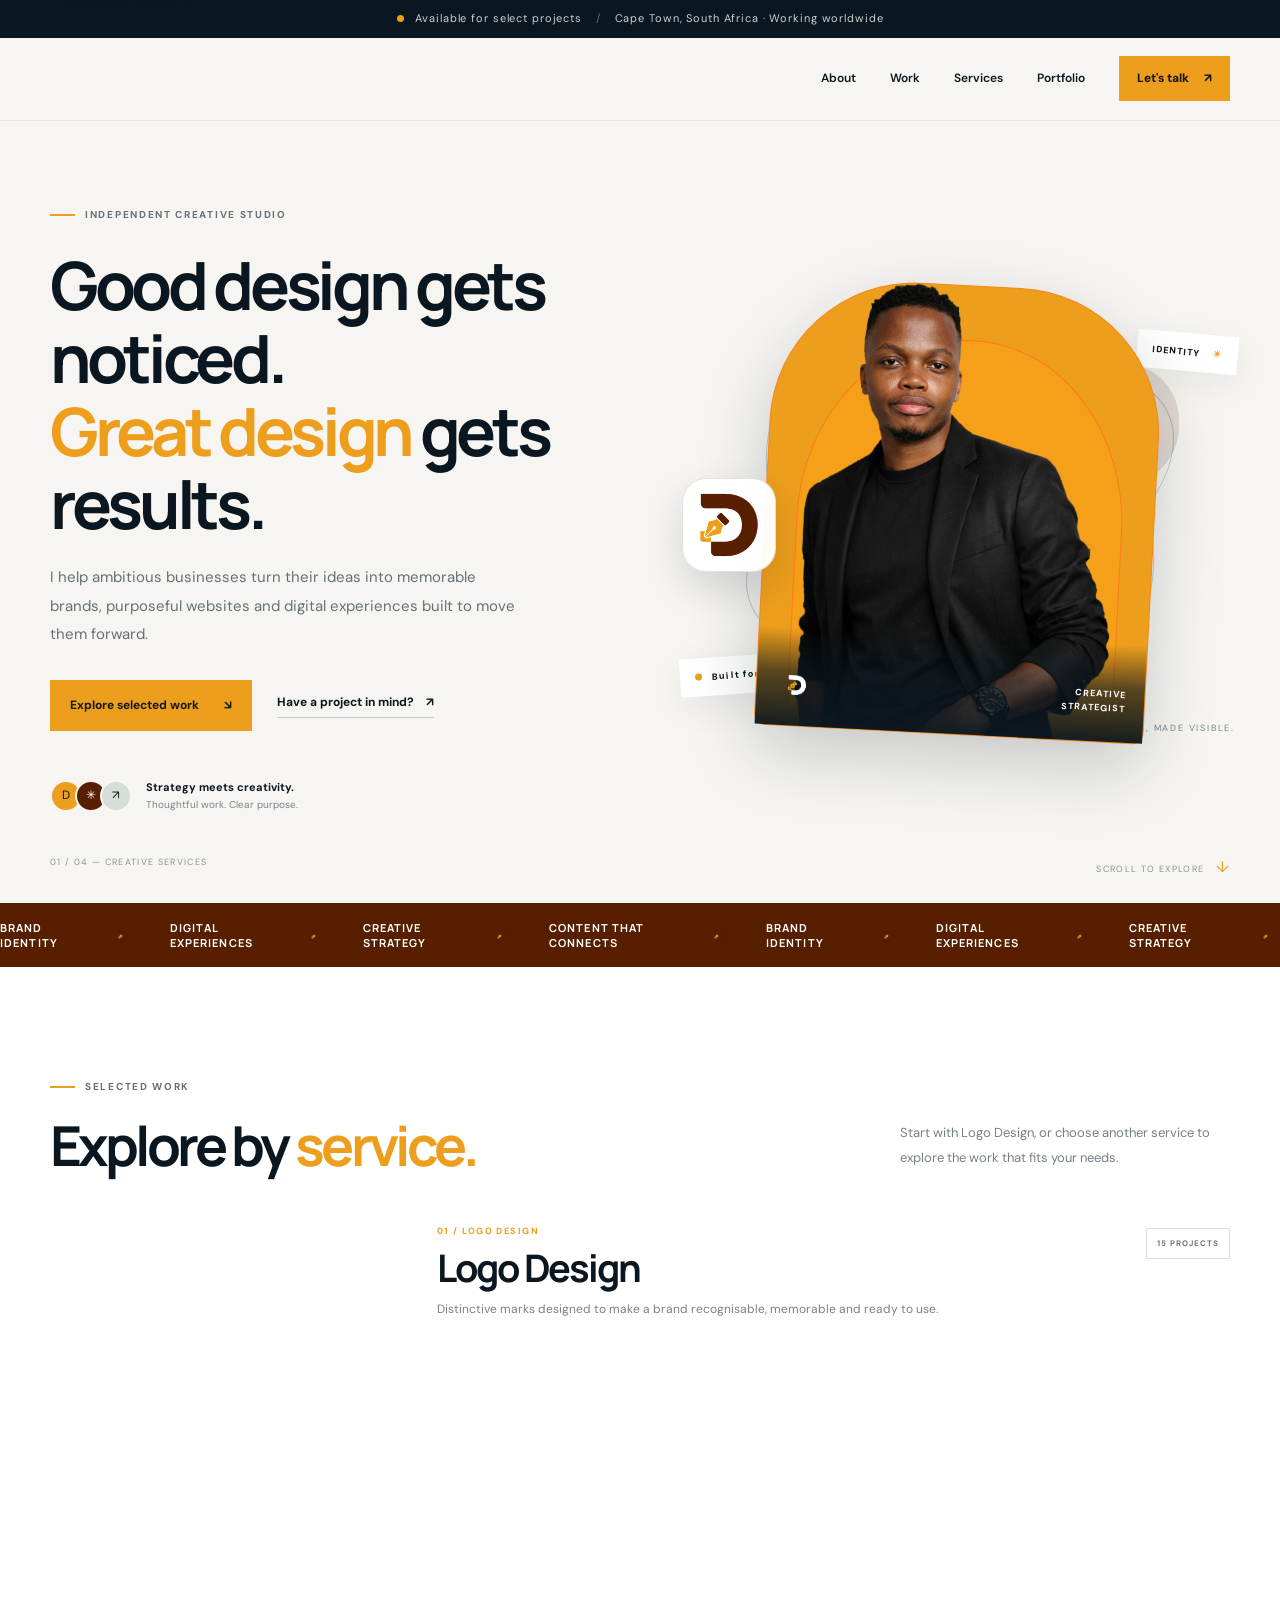
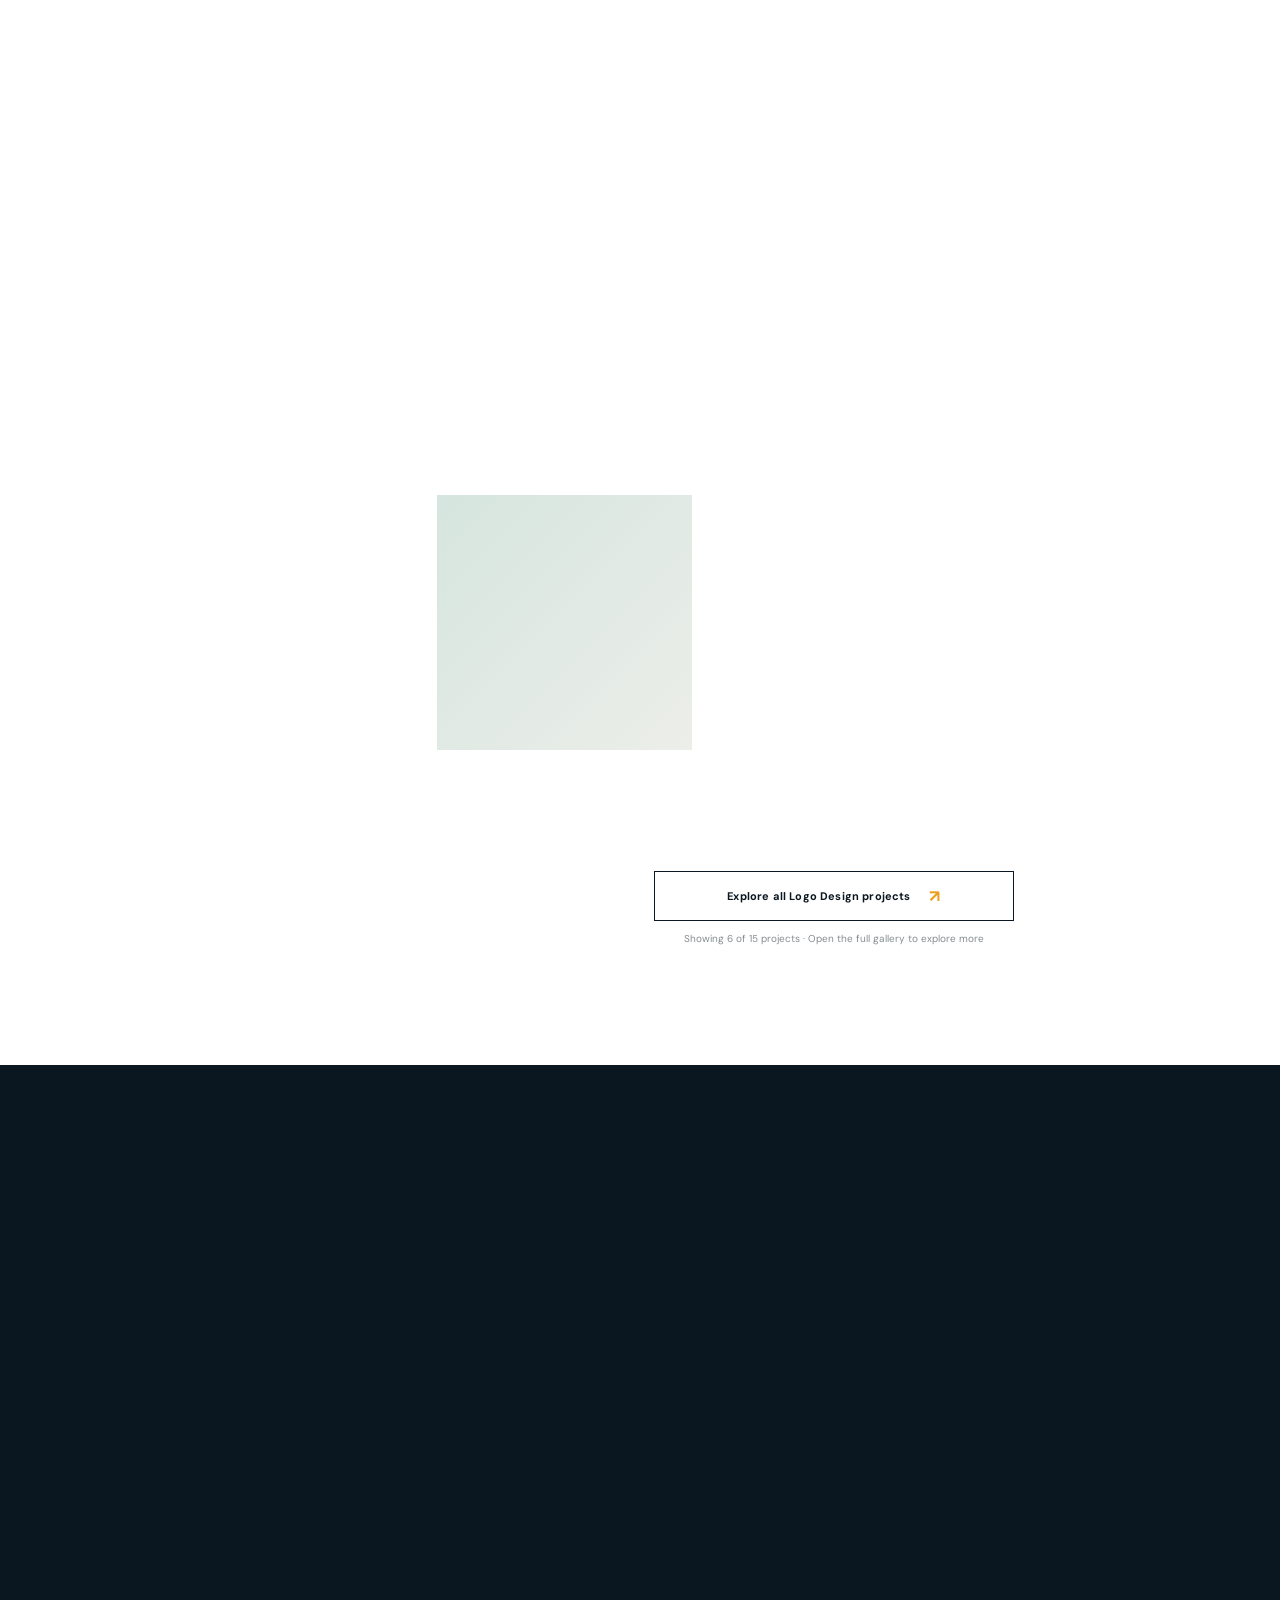
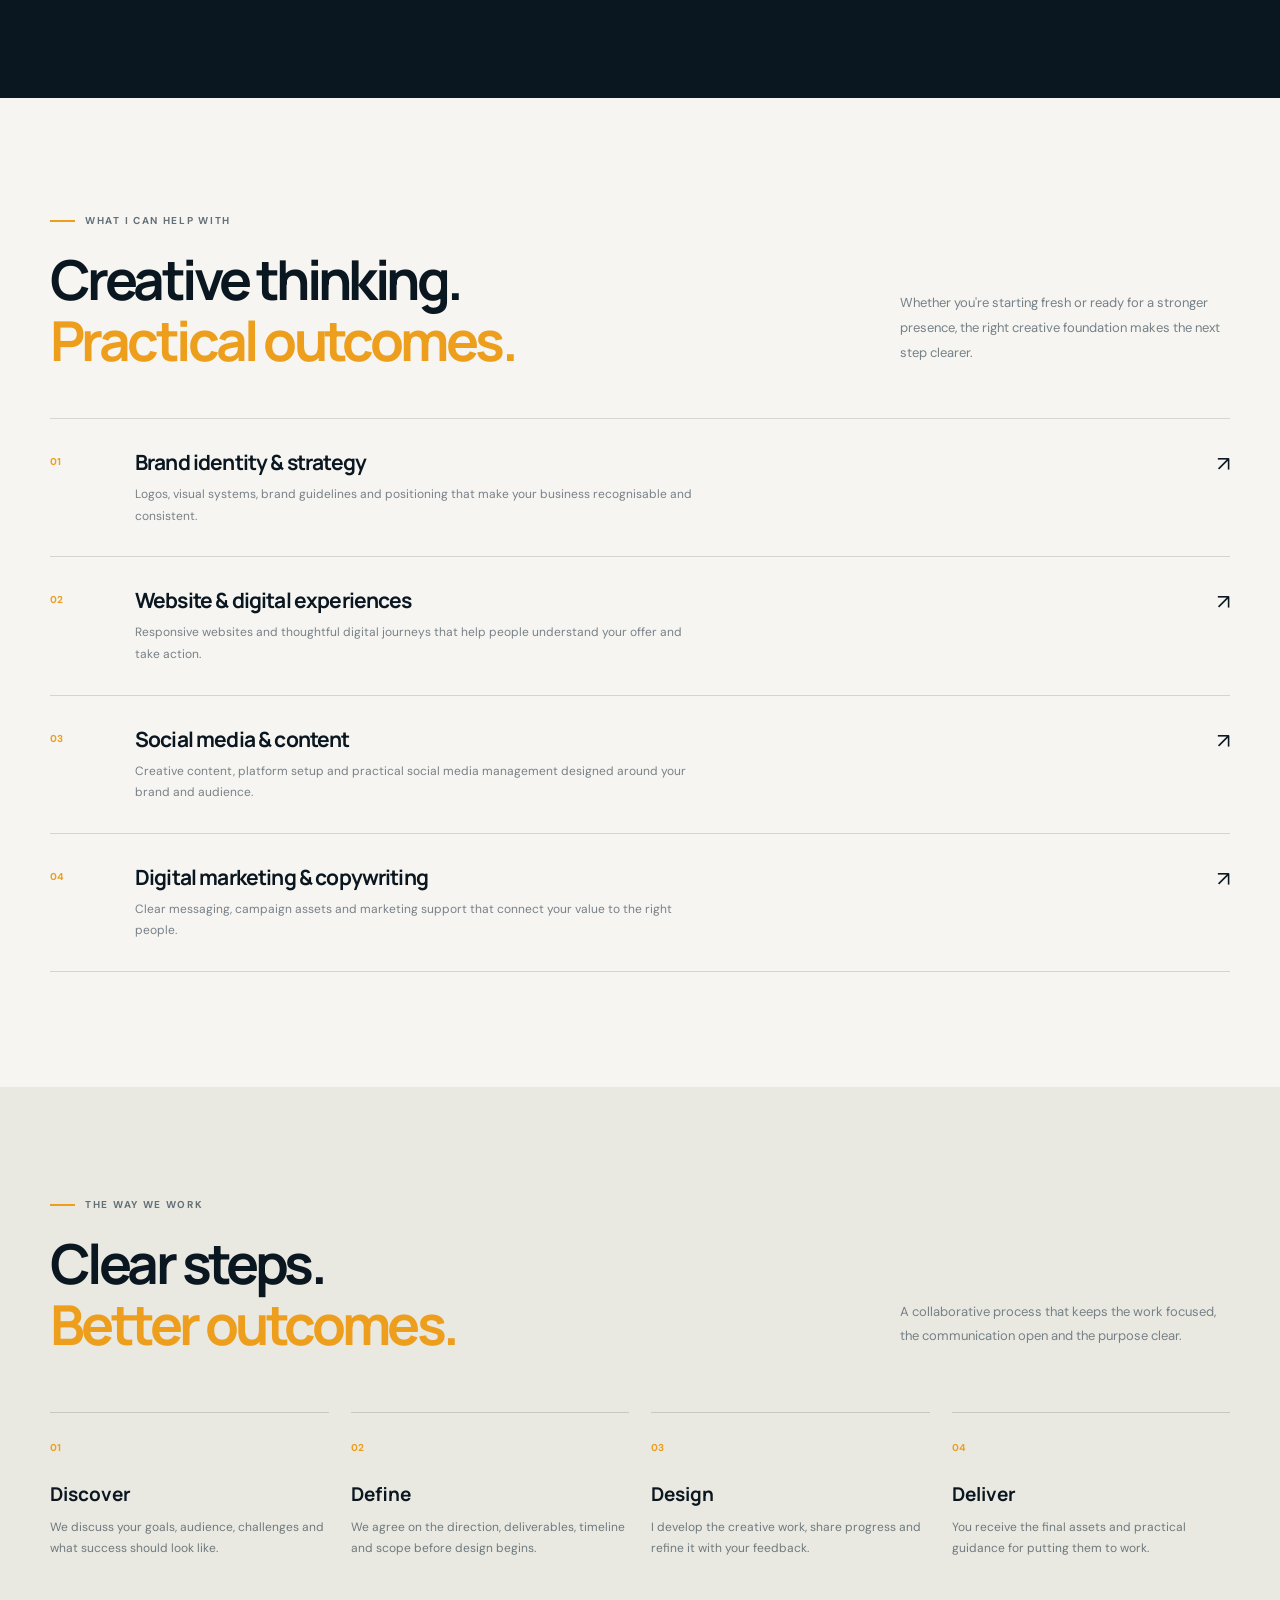
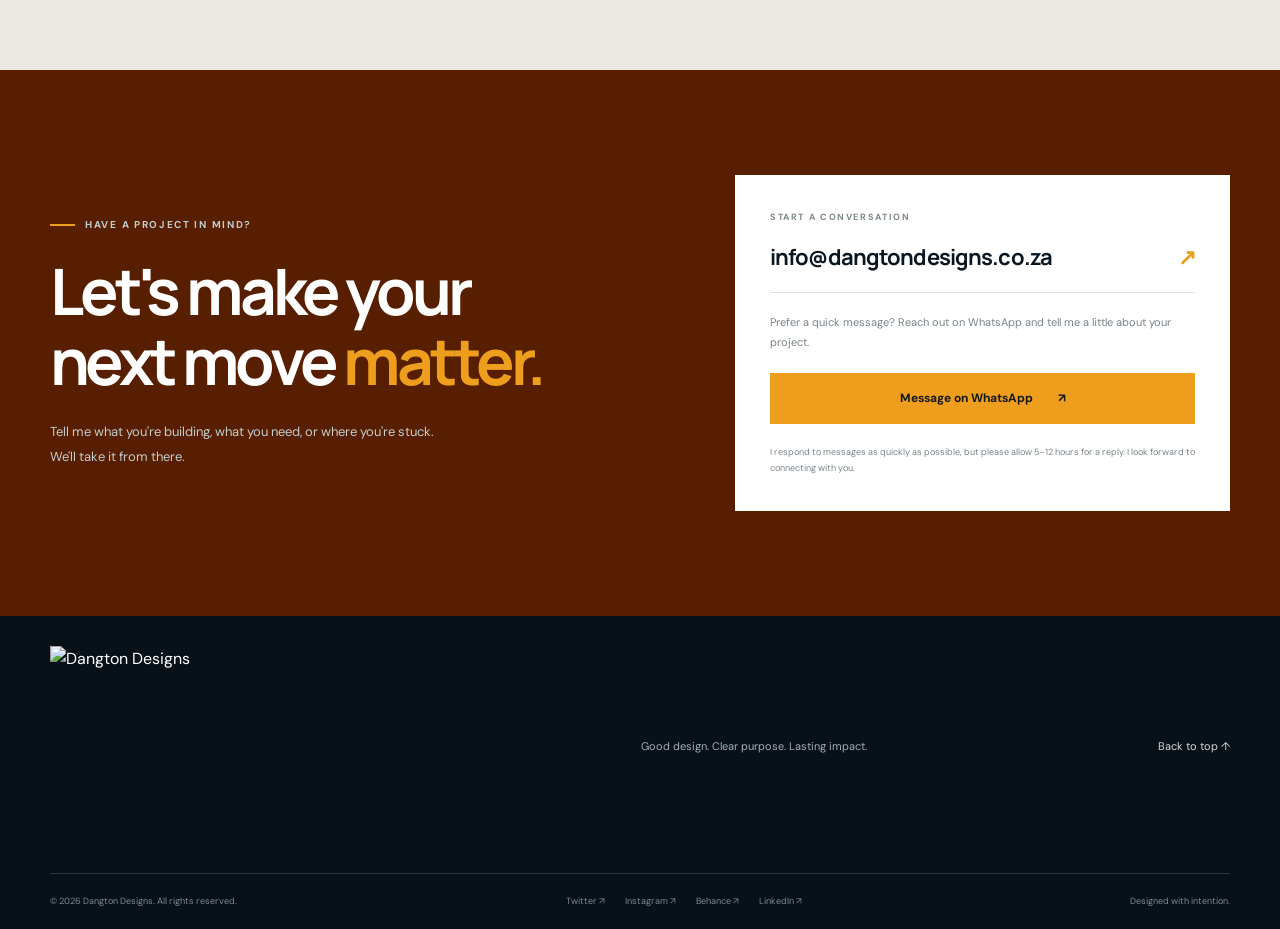
==== index.html @ 702ee985 "Add files via upload" ====
<!DOCTYPE html>
<html lang="en">
<head>
  <meta charset="UTF-8">
  <meta name="viewport" content="width=device-width, initial-scale=1.0">
  <meta name="description" content="Dangton Designs creates strategic brand identities, websites and digital experiences that help businesses stand out and grow.">
  <meta name="theme-color" content="#0b1720">
  <title>Dangton Designs — Design that moves brands forward</title>
  <link rel="preconnect" href="https://fonts.googleapis.com">
  <link rel="preconnect" href="https://fonts.gstatic.com" crossorigin>
  <link href="https://fonts.googleapis.com/css2?family=DM+Sans:wght@400;500;600;700&family=Manrope:wght@400;500;600;700;800&display=swap" rel="stylesheet">
  <link rel="stylesheet" href="style.css">
</head>
<body>

<div class="announcement">
  <span class="status-dot"></span>
  Available for select projects
  <span class="announcement-divider">/</span>
  Cape Town, South Africa · Working worldwide
</div>

<header class="site-header" id="top">
  <nav class="nav container" aria-label="Main navigation">

    <!-- PNG brand logo -->
    <a class="brand" href="#top" aria-label="Dangton Designs home">
      <img
        src="images/DANGTON%20DESIGN%20PRIMARY%20LOGO-01-03.png"
        alt="Dangton Designs"
        class="header-logo"
      >
    </a>

    <button
      class="menu-toggle"
      aria-label="Open navigation menu"
      aria-expanded="false"
    >
      <span></span>
      <span></span>
    </button>

    <div class="nav-links">
      <a href="#about">About</a>
      <a href="#work">Work</a>
      <a href="#services">Services</a>
      <a href="#portfolio">Portfolio</a>
      <a class="nav-cta" href="#contact">
        Let's talk <span>↗</span>
      </a>
    </div>

  </nav>
</header>

  <main>
    <section class="hero container">
      <div class="hero-copy">
        <p class="eyebrow"><span class="eyebrow-line"></span> Independent creative studio</p>
        <h1>Good design gets noticed.<br><em>Great design</em> gets results.</h1>
        <p class="hero-intro">I help ambitious businesses turn their ideas into memorable brands, purposeful websites and digital experiences built to move them forward.</p>
        <div class="hero-actions"><a class="button button-primary" href="#work">Explore selected work <span>↘</span></a><a class="text-link" href="#contact">Have a project in mind? <span>↗</span></a></div>
        <div class="hero-proof"><div class="proof-avatars"><span>D</span><span>✳</span><span>↗</span></div><p><strong>Strategy meets creativity.</strong><br>Thoughtful work. Clear purpose.</p></div>
      </div>
      
<div class="hero-art" aria-label="Dangton Designs creative portrait">

  <div class="art-orbit orbit-one"></div>
  <div class="art-orbit orbit-two"></div>

<!-- Animated Dangton Designs brand marks -->

<!-- Large, subtle watermark behind portrait -->
<div class="brandmark-watermark" aria-hidden="true">
  <img
    src="Images/DANGTON%20DESIGN%20BRANDMARK%20LOGO-02.png"
    alt=""
  >
</div>

<!-- Floating brand mark badge -->
<div class="brandmark-badge" aria-hidden="true">
  <img
    src="Images/DANGTON%20DESIGN%20BRANDMARK%20LOGO-02.png"
    alt=""
  >
</div>


  <!-- Your portrait image -->
  
<div class="portrait-frame">

  <!-- Orange shape behind your portrait -->
  <div class="portrait-shape"></div>

  <!-- Your transparent-background portrait -->
  <img
    src="Images/Dangton Designs Image 2  copy 2.png"
    alt="Dangton Phiphira, Creative Strategist"
    class="portrait-image"
  >

  <!-- Brand logo and title at the bottom -->
  <div class="portrait-label">
    <span class="portrait-brand">
      <img
        src="Images/DANGTON DESIGN BRANDMARK LOGO-05.png"
        alt="Dangton Designs"
      >
    </span>

    <span class="portrait-role">
      CREATIVE<br>STRATEGIST
    </span>
  </div>

</div>
  <!-- Floating tags -->
  <div class="floating-tag tag-top">
    IDENTITY <span>✳</span>
  </div>

  <div class="floating-tag tag-bottom">
    <span class="tag-dot"></span>
    Built for growth
  </div>

  <div class="hero-art-caption">
    IDEAS, MADE VISIBLE.
  </div>

</div>

<div class="hero-bottom">
  <span>01 / 04 — CREATIVE SERVICES</span>
  <span>SCROLL TO EXPLORE <span class="scroll-arrow">↓</span></span>
</div>
</section>


    <section class="ticker" aria-label="Services"><div class="ticker-track"><span>Brand identity</span><span class="ticker-brandmark" aria-hidden="true">
  <img src="Images/DANGTON DESIGN BRANDMARK LOGO-02.png" alt="">
</span><span>Digital experiences</span><span class="ticker-brandmark" aria-hidden="true">
  <img src="Images/DANGTON DESIGN BRANDMARK LOGO-02.png" alt="">
</span><span>Creative strategy</span><span class="ticker-brandmark" aria-hidden="true">
  <img src="Images/DANGTON DESIGN BRANDMARK LOGO-02.png" alt="">
</span><span>Content that connects</span><span class="ticker-brandmark" aria-hidden="true">
  <img src="Images/DANGTON DESIGN BRANDMARK LOGO-02.png" alt="">
</span><span>Brand identity</span><span class="ticker-brandmark" aria-hidden="true">
  <img src="Images/DANGTON DESIGN BRANDMARK LOGO-02.png" alt="">
</span><span>Digital experiences</span><span class="ticker-brandmark" aria-hidden="true">
  <img src="Images/DANGTON DESIGN BRANDMARK LOGO-02.png" alt="">
</span><span>Creative strategy</span><span class="ticker-brandmark" aria-hidden="true">
  <img src="Images/DANGTON DESIGN BRANDMARK LOGO-02.png" alt="">
</span></div></section>

        <section class="work-section" id="work">
      <span id="portfolio" class="section-anchor" aria-hidden="true"></span>
      <div class="container">
        <div class="section-heading">
          <div><p class="eyebrow"><span class="eyebrow-line"></span> Selected work</p><h2>Explore by <em>service.</em></h2></div>
          <p class="section-aside">Start with Logo Design, or choose another service to explore the work that fits your needs.</p>
        </div>

        <div class="work-layout">
          <aside class="service-selector" aria-label="Filter projects by service">
            <p class="selector-label">CHOOSE A DISCIPLINE</p>
            <button class="service-option active" type="button" data-service="logo-design" aria-pressed="true"><span class="service-option-number">01</span><span class="service-option-text">Logo Design</span><span class="service-option-arrow">↗</span></button>
            <button class="service-option" type="button" data-service="brand-identity" aria-pressed="false"><span class="service-option-number">02</span><span class="service-option-text">Brand Identity</span><span class="service-option-arrow">↗</span></button>
            <button class="service-option" type="button" data-service="visual-branding" aria-pressed="false"><span class="service-option-number">03</span><span class="service-option-text">Visual Branding</span><span class="service-option-arrow">↗</span></button>
            <button class="service-option" type="button" data-service="web-development" aria-pressed="false"><span class="service-option-number">04</span><span class="service-option-text">Web Development</span><span class="service-option-arrow">↗</span></button>
            <button class="service-option" type="button" data-service="social-media-strategy" aria-pressed="false"><span class="service-option-number">05</span><span class="service-option-text">Social Media Strategy</span><span class="service-option-arrow">↗</span></button>
            <div class="selector-note"><span class="selector-note-mark">✳</span><p>Every project starts with a clear goal and a reason to exist.</p></div>
          </aside>

          <div class="project-area" aria-live="polite">
            <div class="project-area-heading">
              <div><p class="project-kicker" id="project-kicker">01 / LOGO DESIGN</p><h3 id="project-title">Logo Design</h3><p id="project-description">Distinctive marks designed to make a brand recognisable, memorable and ready to use.</p></div>
              <span class="project-count" id="project-count">07 PROJECTS</span>
            </div>
            <div class="project-grid" id="project-grid">
              <!-- Project cards are rendered by script.js for the selected service. -->
            </div>

            <div class="project-gallery-actions" id="project-gallery-actions">
              <a class="explore-more-button" id="explore-more-button" href="logo-design.html" aria-label="Explore all Logo Design projects">
                <span id="explore-more-label">Explore all Logo Design projects</span>
                <span class="explore-more-icon" id="explore-more-icon" aria-hidden="true">↗</span>
              </a>
              <p class="project-gallery-status" id="project-gallery-status" aria-live="polite">Showing 5 of 7 projects · Open the full gallery to explore more</p>
            </div>
          </div>
        </div>
      </div>
    </section>

    <section class="statement-section" id="about"><div class="container statement-grid"><p class="eyebrow"><span class="eyebrow-line"></span> A little about the approach</p><div><h2>Design is more than how it looks. It's <em>how it works,</em> what it says, and how people remember it.</h2><p class="statement-copy">I'm Dangton, the creative behind Dangton Designs. I bring strategy and visual craft together to help businesses communicate clearly, show up consistently and build trust with the people they want to reach.</p><a class="text-link light-link" href="#contact">Let's build something meaningful <span>↗</span></a></div></div></section>

    <section class="section services-section" id="services"><div class="container"><div class="section-heading"><div><p class="eyebrow"><span class="eyebrow-line"></span> What I can help with</p><h2>Creative thinking.<br><em>Practical outcomes.</em></h2></div><p class="section-aside">Whether you're starting fresh or ready for a stronger presence, the right creative foundation makes the next step clearer.</p></div>
      <div class="services-list">
        <article class="service-row"><span class="service-number">01</span><div><h3>Brand identity & strategy</h3><p>Logos, visual systems, brand guidelines and positioning that make your business recognisable and consistent.</p></div><span class="service-icon">↗</span></article>
        <article class="service-row"><span class="service-number">02</span><div><h3>Website & digital experiences</h3><p>Responsive websites and thoughtful digital journeys that help people understand your offer and take action.</p></div><span class="service-icon">↗</span></article>
        <article class="service-row"><span class="service-number">03</span><div><h3>Social media & content</h3><p>Creative content, platform setup and practical social media management designed around your brand and audience.</p></div><span class="service-icon">↗</span></article>
        <article class="service-row"><span class="service-number">04</span><div><h3>Digital marketing & copywriting</h3><p>Clear messaging, campaign assets and marketing support that connect your value to the right people.</p></div><span class="service-icon">↗</span></article>
      </div>
    </div></section>

    <section class="process-section" id="process"><div class="container"><div class="section-heading"><div><p class="eyebrow"><span class="eyebrow-line"></span> The way we work</p><h2>Clear steps.<br><em>Better outcomes.</em></h2></div><p class="section-aside">A collaborative process that keeps the work focused, the communication open and the purpose clear.</p></div>
      <div class="process-grid"><article><span>01</span><h3>Discover</h3><p>We discuss your goals, audience, challenges and what success should look like.</p></article><article><span>02</span><h3>Define</h3><p>We agree on the direction, deliverables, timeline and scope before design begins.</p></article><article><span>03</span><h3>Design</h3><p>I develop the creative work, share progress and refine it with your feedback.</p></article><article><span>04</span><h3>Deliver</h3><p>You receive the final assets and practical guidance for putting them to work.</p></article></div>
    </div></section>

    <section class="contact-section" id="contact"><div class="container contact-inner"><div><p class="eyebrow"><span class="eyebrow-line"></span> Have a project in mind?</p><h2>Let's make your<br>next move <em>matter.</em></h2><p class="contact-copy">Tell me what you're building, what you need, or where you're stuck. We'll take it from there.</p></div><div class="contact-panel"><p class="panel-label">START A CONVERSATION</p><a class="contact-email" href="mailto:info@dangtondesigns.co.za">info@dangtondesigns.co.za <span>↗</span></a><p class="contact-small">Prefer a quick message? Reach out on WhatsApp and tell me a little about your project.</p><a class="button button-primary button-wide" href="https://wa.me/+27736691886" target="_blank" rel="noopener">Message on WhatsApp <span>↗</span></a><p class="contact-small tiny">I respond to messages as quickly as possible, but please allow 5–12 hours for a reply. I look forward to connecting with you.</p></div></div></section>

  <dialog class="project-dialog" id="project-dialog" aria-labelledby="dialog-title">
    <button class="dialog-close" type="button" aria-label="Close project details">×</button>
    <div class="dialog-media"><img id="dialog-image" alt=""></div>
    <div class="dialog-content">
      <p class="dialog-kicker" id="dialog-kicker">PROJECT / SERVICE</p>
      <h2 id="dialog-title">Project title</h2>
      <p id="dialog-description">Project details will appear here.</p>
      <a class="button button-primary dialog-contact" href="#contact">Discuss a similar project <span>↗</span></a>
    </div>
  </dialog>

  <footer class="footer"><div class="container footer-top"><a class="brand" href="#top" aria-label="Dangton Designs home">
      <img
        src="images/DANGTON%20DESIGN%20PRIMARY%20LOGO-01-06.png"
        alt="Dangton Designs"
        class="footer-logo"
      >
    </a><p>Good design. Clear purpose. Lasting impact.</p><a href="#top" class="back-top">Back to top ↑</a></div><div class="container footer-bottom"><span>© <span id="year"></span> Dangton Designs. All rights reserved.</span><div><a href="https://x.com/Dangton_Phphira/" target="_blank" rel="noopener">Twitter ↗</a><a href="https://www.instagram.com/dangton_designs/" target="_blank" rel="noopener">Instagram ↗</a><a href="https://www.behance.net/dangtondesigns/" target="_blank" rel="noopener">Behance ↗</a><a href="https://www.linkedin.com/in/dangton-phiphira/" target="_blank" rel="noopener">LinkedIn ↗</a></div><span>Designed with intention.</span></div></footer>
  <script src="portfolio-data.js"></script>
  <script src="script.js"></script>
</body>
</html>
---- style.css ----
@import url('https://fonts.googleapis.com/css2?family=DM+Sans:wght@400;500;600;700&family=Manrope:wght@400;500;600;700;800&display=swap');
:root{--ink:#0b1720;--blue:#581e00;--Orange-Yellow:#ec9e1c;--paper:#f6f5f1;--white:#fff;--muted:#aab2b7;--line:rgba(11,23,32,.14);--font:'DM Sans',sans-serif;--display:'Manrope',sans-serif}
*{box-sizing:border-box;margin:0;padding:0}html{scroll-behavior:smooth;scroll-padding-top:90px}body{font-family:var(--font);background:var(--paper);color:var(--ink);line-height:1.6;-webkit-font-smoothing:antialiased}a{color:inherit;text-decoration:none}button{font:inherit}.container{width:min(1180px,calc(100% - 48px));margin-inline:auto}.announcement{background:var(--ink);color:#cbd0d3;text-align:center;padding:10px 20px;font-size:11px;letter-spacing:.08em}.status-dot,.tag-dot{display:inline-block;width:7px;height:7px;border-radius:50%;background:var(--Orange-Yellow);margin-right:8px}.announcement-divider{margin:0 10px;color:#68757b}.site-header{position:sticky;top:0;z-index:100;background:rgba(246,245,241,.94);backdrop-filter:blur(16px);border-bottom:1px solid rgba(11,23,32,.07)}.nav{height:82px;display:flex;align-items:center;justify-content:space-between}.brand{display:flex;align-items:center;gap:10px}.brand-mark{width:39px;height:39px;background:var(--ink);color:#fff;display:grid;place-items:center;font:800 25px var(--display);letter-spacing:-.08em}.brand-mark span{color:var(--Orange-Yellow)}.brand-name{font:800 12px/1.15 var(--display);letter-spacing:.12em}.brand-name span{display:block;font-size:9px;letter-spacing:.3em;margin-top:4px;color:#657078}.nav-links{display:flex;align-items:center;gap:34px;font-size:12px;font-weight:600}.nav-links>a:not(.nav-cta){transition:color .2s}.nav-links>a:not(.nav-cta):hover,.text-link:hover{color:var(--Orange-Yellow)}.nav-cta{background:var(--Orange-Yellow);padding:13px 18px;color:#111;font-weight:700}.nav-cta span{margin-left:12px}.menu-toggle{display:none;background:none;border:0}.hero{min-height:660px;padding-top:86px;display:grid;grid-template-columns:1.05fr .95fr;align-items:center;position:relative;padding-bottom:90px}.eyebrow{font-size:10px;letter-spacing:.17em;text-transform:uppercase;font-weight:700;display:flex;align-items:center;gap:10px;color:#647078}.eyebrow-line{width:25px;height:2px;background:var(--Orange-Yellow);display:inline-block}.hero h1,.section-heading h2,.statement-grid h2,.contact-inner h2{font:700 clamp(42px,5.2vw,70px)/1.1 var(--display);letter-spacing:-.065em;margin:25px 0 23px}.hero h1 em,.section-heading h2 em,.statement-grid h2 em,.contact-inner h2 em{font-style:normal;color:var(--Orange-Yellow)}.hero-intro{max-width:475px;font-size:15px;color:#657078;line-height:1.9}.hero-actions{display:flex;align-items:center;gap:25px;flex-wrap:wrap;margin-top:31px}.button{display:inline-flex;align-items:center;justify-content:center;gap:25px;padding:16px 20px;font-size:12px;font-weight:700;transition:transform .2s,background .2s}.button:hover{transform:translateY(-3px)}.button-primary{background:var(--Orange-Yellow);color:#15191b}.button-primary:hover{background:#ff9143}.text-link{font-size:12px;font-weight:700;border-bottom:1px solid #c4c7c7;padding-bottom:5px}.text-link span{margin-left:9px}.hero-proof{display:flex;align-items:center;gap:14px;margin-top:47px}.proof-avatars{display:flex}.proof-avatars span{width:32px;height:32px;border:2px solid var(--paper);border-radius:50%;background:var(--blue);color:white;display:grid;place-items:center;font-size:12px;margin-left:-7px}.proof-avatars span:first-child{margin-left:0;background:var(--Orange-Yellow);color:var(--ink)}.proof-avatars span:last-child{background:#d6ded8;color:var(--ink)}.hero-proof p{font-size:10px;color:#7a8489;line-height:1.65}.hero-proof strong{color:var(--ink);font-size:11px}.hero-art{height:455px;position:relative;display:grid;place-items:center;isolation:isolate}.hero-art:before{content:"";position:absolute;width:310px;height:310px;border-radius:50%;background:#e5e5dc;z-index:-2}.art-orbit{position:absolute;border:1px solid rgba(15,62,82,.23);border-radius:50%;transform:rotate(-25deg)}.orbit-one{width:460px;height:230px}.orbit-two{width:430px;height:330px;transform:rotate(42deg)}.art-card{position:absolute;width:260px;height:320px;box-shadow:0 25px 70px #0b172026}.card-back{background:var(--blue);color:white;transform:rotate(-10deg) translate(-45px,-5px);padding:27px;display:flex;flex-direction:column;justify-content:space-between}.card-back span{font:800 39px/.96 var(--display);letter-spacing:-.06em}.card-back small{font-size:9px;letter-spacing:.2em}.card-front{background:var(--Orange-Yellow);transform:rotate(8deg) translate(36px,10px);padding:20px;display:flex;flex-direction:column;justify-content:space-between;color:var(--ink)}.art-card-top,.art-card-bottom{display:flex;justify-content:space-between;font-size:9px;letter-spacing:.12em;font-weight:800}.art-card-top span:last-child{text-align:right;line-height:1.4}.art-symbol{font:800 150px/.8 var(--display);letter-spacing:-.13em;text-align:center}.art-symbol span{color:white}.art-card-bottom span:first-child{line-height:1.4}.floating-tag{position:absolute;background:white;padding:12px 15px;box-shadow:0 10px 35px #0b172012;font-size:9px;letter-spacing:.12em;font-weight:800}.tag-top{top:51px;right:2px;transform:rotate(5deg)}.tag-top span{color:var(--Orange-Yellow);margin-left:10px}.tag-bottom{bottom:44px;left:0;transform:rotate(-4deg)}.tag-dot{margin:0 7px 0 0}.hero-art-caption{position:absolute;bottom:2px;right:5px;font-size:9px;letter-spacing:.2em;color:#7a8489}.hero-bottom{position:absolute;bottom:24px;left:0;right:0;display:flex;justify-content:space-between;color:#8b9397;font-size:9px;letter-spacing:.15em}.scroll-arrow{color:var(--Orange-Yellow);font-size:15px;margin-left:8px}.ticker{overflow:hidden;background:var(--blue);color:#fff;padding:17px 0}.ticker-track{display:flex;align-items:center;justify-content:space-around;gap:35px;min-width:850px;font:700 11px var(--display);letter-spacing:.1em;text-transform:uppercase}.ticker b{color:var(--Orange-Yellow);font-size:17px}.section{padding:115px 0}.work-section{background:#fff}.section-heading{display:flex;align-items:flex-end;justify-content:space-between;gap:35px;margin-bottom:48px}.section-heading h2{font-size:clamp(38px,4.3vw,57px);margin:20px 0 0}.section-aside{max-width:330px;color:#758087;font-size:13px;line-height:1.9;margin-bottom:5px}.filter-row{display:flex;gap:8px;flex-wrap:wrap;margin-bottom:26px}.filter-btn{border:1px solid #dfe1df;background:transparent;padding:10px 15px;font-size:11px;color:#667177;cursor:pointer;transition:.2s}.filter-btn span{margin-left:10px;color:var(--Orange-Yellow)}.filter-btn.active,.filter-btn:hover{background:var(--ink);border-color:var(--ink);color:white}.project-grid{display:grid;grid-template-columns:1fr 1fr;gap:43px 26px}.project-card{min-width:0;transition:opacity .25s,transform .25s}.project-card.hidden{display:none}.project-image{display:block;overflow:hidden;position:relative}.project-visual{height:315px;position:relative;overflow:hidden;transition:transform .5s}.project-image:hover .project-visual{transform:scale(1.025)}.project-large .project-visual{height:390px}.visual-label{position:absolute;top:22px;left:23px;font-size:8px;letter-spacing:.17em;font-weight:700;z-index:2}.visual-index{position:absolute;bottom:18px;right:20px;font-size:10px;font-weight:700;opacity:.7}.crony-visual{background:#e4d8f3;color:#34264d;padding:36px;isolation:isolate}.crony-word{font:800 clamp(85px,11vw,145px)/.9 var(--display);letter-spacing:-.1em;position:absolute;left:7%;top:29%;z-index:1}.crony-word span{font-size:20px;vertical-align:top;letter-spacing:0}.crony-visual>p{position:absolute;bottom:45px;left:37px;font-size:13px;line-height:1.3;font-weight:600}.crony-shape{position:absolute;border-radius:50%;border:1px solid #34264d66}.shape-a{width:330px;height:330px;right:-70px;top:25px}.shape-b{width:250px;height:250px;right:-30px;top:65px}.mutual-visual{background:#dfe8e0;color:#173d34;padding:28px}.mutual-seal{position:absolute;right:28px;top:65px;width:88px;height:88px;border:1px solid #173d34;border-radius:50%;display:grid;place-items:center;font:700 47px var(--display)}.mutual-seal span{color:var(--Orange-Yellow)}.mutual-visual h4{position:absolute;left:28px;bottom:62px;font:800 57px/.85 var(--display);letter-spacing:-.07em}.mutual-visual h4 em{font-style:normal;color:#648875}.mutual-footer{position:absolute;left:29px;bottom:25px;font-size:8px;letter-spacing:.12em}.isibane-visual{background:#f0b74b;color:#153e34;padding:28px}.sun-mark{position:absolute;right:32px;top:65px;font-size:130px;line-height:1;color:#fff2d0}.isibane-visual h4{position:absolute;left:28px;top:39%;font:800 31px/.95 var(--display);letter-spacing:-.04em}.isibane-visual h4 span{display:block;font:700 9px var(--font);letter-spacing:.2em;margin-top:9px}.isibane-bottom{position:absolute;bottom:28px;left:28px;font:600 18px/1.3 var(--display)}.vusi-visual{background:#102d48;color:#fff;padding:28px}.vusi-emblem{position:absolute;right:30px;top:65px;width:76px;height:76px;border:2px solid var(--Orange-Yellow);border-radius:50%;display:grid;place-items:center;font:800 44px var(--display)}.vusi-emblem span{color:var(--Orange-Yellow);font-size:19px}.vusi-visual h4{position:absolute;left:28px;top:35%;font:800 51px/.86 var(--display);letter-spacing:-.06em}.vusi-visual>p{position:absolute;bottom:30px;left:28px;color:#ff9a48;font-size:13px;line-height:1.4}.pipe-line{position:absolute;right:-25px;bottom:-75px;width:210px;height:190px;border:18px solid #dbe4e8;border-radius:70px;opacity:.14}.afto-visual{background:#e5eee9;color:#16493e;padding:28px}.afto-sun{position:absolute;right:32px;top:50px;font-size:130px;color:#f0a13c}.afto-visual h4{position:absolute;left:28px;top:40%;font:800 55px/.9 var(--display);letter-spacing:-.07em}.afto-visual h4 span{display:block;font-size:12px;letter-spacing:.34em;margin-top:8px}.afto-wave{position:absolute;left:-20px;right:-20px;bottom:22px;height:70px;border-top:2px solid #16493e;border-radius:50%;transform:rotate(-8deg)}.afto-bottom{position:absolute;bottom:28px;right:25px;font-size:8px;letter-spacing:.13em}.summit-visual{background:#dce4ee;color:#1d3552;padding:28px}.summit-icon{position:absolute;right:35px;top:55px;font-size:110px;color:#7d98b4;transform:rotate(-30deg)}.summit-visual h4{position:absolute;left:28px;top:37%;font:800 48px/.86 var(--display);letter-spacing:-.07em}.summit-visual h4 em{font-style:normal;color:#547493}.summit-visual>p{position:absolute;left:30px;bottom:33px;font-size:9px;letter-spacing:.25em}.summit-lines{position:absolute;right:-40px;bottom:-60px;width:250px;height:180px;border:1px solid #1d355255;transform:rotate(-35deg)}.project-meta{display:flex;justify-content:space-between;align-items:flex-start;padding-top:17px}.project-meta h3{font:700 17px var(--display);letter-spacing:-.03em}.project-meta p{font-size:11px;color:#879096;margin-top:5px}.project-arrow{font-size:21px;transition:transform .2s}.project-card:hover .project-arrow{transform:translate(3px,-3px);color:var(--Orange-Yellow)}.portfolio-note{font-size:11px;color:#858d91;margin-top:38px;line-height:1.7}.portfolio-note span{color:var(--Orange-Yellow);font-size:15px;margin-right:6px}.statement-section{background:var(--ink);color:white;padding:110px 0}.statement-grid{display:grid;grid-template-columns:.7fr 1.3fr;gap:60px}.statement-grid .eyebrow{color:#a9b1b6}.statement-grid h2{font-size:clamp(35px,4.4vw,57px);margin:0 0 25px;max-width:800px}.statement-copy{max-width:610px;color:#aeb7bc;font-size:14px;line-height:1.95;margin-bottom:28px}.light-link{display:inline-block;color:#fff;border-color:#526068}.services-section{background:var(--paper)}.services-list{border-top:1px solid var(--line)}.service-row{display:grid;grid-template-columns:65px 1fr 30px;gap:20px;align-items:start;padding:29px 0;border-bottom:1px solid var(--line);transition:padding .2s}.service-row:hover{padding-left:8px}.service-number{font-size:10px;color:var(--Orange-Yellow);font-weight:700;padding-top:6px}.service-row h3{font:700 21px var(--display);letter-spacing:-.04em}.service-row p{font-size:12px;color:#788188;max-width:560px;margin-top:8px;line-height:1.8}.service-icon{font-size:21px;justify-self:end}.process-section{padding:110px 0;background:#e9e9e2}.process-grid{display:grid;grid-template-columns:repeat(4,1fr);gap:22px;margin-top:58px}.process-grid article{border-top:1px solid #c5c9c4;padding-top:20px}.process-grid article>span{font-size:10px;color:var(--Orange-Yellow);font-weight:700}.process-grid h3{font:700 19px var(--display);margin:22px 0 10px}.process-grid p{font-size:12px;color:#6f797d;line-height:1.8}.contact-section{background:var(--blue);color:white;padding:105px 0}.contact-inner{display:grid;grid-template-columns:1.1fr .9fr;gap:80px;align-items:center}.contact-inner .eyebrow{color:#c1ccd0}.contact-inner h2{font-size:clamp(42px,5vw,64px);margin:23px 0}.contact-copy{max-width:390px;color:#c1ccd0;font-size:13px;line-height:1.9}.contact-panel{background:#fff;color:var(--ink);padding:35px}.panel-label{font-size:9px;letter-spacing:.18em;color:#7d878b;font-weight:700;margin-bottom:18px}.contact-email{font:700 clamp(16px,2vw,22px) var(--display);letter-spacing:-.04em;display:flex;justify-content:space-between;gap:10px;padding-bottom:20px;border-bottom:1px solid #e0e2df}.contact-email span{color:var(--Orange-Yellow)}.contact-small{font-size:11px;color:#798287;line-height:1.8;margin:20px 0}.button-wide{width:100%}.tiny{font-size:9px;margin-bottom:0}.tiny code{background:#f1f1ee;padding:2px 4px}.footer{background:#081118;color:white;padding:30px 0 20px}.footer-top{display:flex;align-items:center;justify-content:space-between;padding-bottom:27px;border-bottom:1px solid #29343b}.footer-brand .brand-mark{background:var(--Orange-Yellow);color:var(--ink)}.footer-brand .brand-mark span{color:white}.footer-brand .brand-name span{color:#8f9ba1}.footer-top>p{font-size:11px;color:#a5afb4}.back-top{font-size:11px;color:#d5dbdd}.footer-bottom{display:flex;align-items:center;justify-content:space-between;gap:20px;padding-top:20px;color:#7d8a91;font-size:9px}.footer-bottom div{display:flex;gap:20px}.footer-bottom a:hover{color:var(--Orange-Yellow)}.reveal{opacity:0;transform:translateY(18px);transition:opacity .65s ease,transform .65s ease}.reveal.visible{opacity:1;transform:translateY(0)}
@media(min-width:1200px){.hero{min-height:700px}.hero-art{transform:translateX(10px)}}
@media(max-width:850px){.hero{grid-template-columns:1fr;padding-top:65px;gap:15px}.hero-copy{max-width:650px}.hero-art{height:420px;margin-top:10px}.hero-bottom{bottom:16px}.section{padding:85px 0}.section-heading{align-items:flex-start;flex-direction:column;gap:20px}.section-aside{max-width:500px}.statement-grid{grid-template-columns:1fr;gap:30px}.contact-inner{grid-template-columns:1fr;gap:35px}.contact-panel{max-width:600px}.process-grid{grid-template-columns:1fr 1fr;row-gap:35px}.project-large .project-visual{height:330px}.project-visual{height:280px}}
@media(max-width:620px){.container{width:min(100% - 34px,1180px)}.announcement{font-size:9px;letter-spacing:.04em}.nav{height:70px}.menu-toggle{display:flex;width:40px;height:40px;flex-direction:column;align-items:center;justify-content:center;gap:6px;cursor:pointer}.menu-toggle span{height:2px;width:22px;background:var(--ink);transition:.2s}.menu-toggle[aria-expanded="true"] span:first-child{transform:translateY(4px) rotate(45deg)}.menu-toggle[aria-expanded="true"] span:last-child{transform:translateY(-4px) rotate(-45deg)}.nav-links{position:absolute;top:70px;left:0;right:0;background:var(--paper);border-bottom:1px solid var(--line);padding:22px 24px 26px;display:none;flex-direction:column;align-items:stretch;gap:18px}.nav-links.open{display:flex}.nav-links>a{padding:8px 0}.nav-links .nav-cta{text-align:center;padding:14px}.hero{padding-top:53px;padding-bottom:72px;min-height:0}.hero h1{font-size:clamp(39px,11vw,57px)}.hero-intro{font-size:13px}.hero-actions{align-items:flex-start;flex-direction:column;gap:18px}.hero-proof{margin-top:30px}.hero-art{height:355px;margin-top:5px;transform:scale(.9);transform-origin:center}.art-card{width:215px;height:270px}.card-back span{font-size:32px}.art-symbol{font-size:125px}.orbit-one{width:350px;height:190px}.orbit-two{width:350px;height:270px}.hero-art:before{width:245px;height:245px}.tag-top{right:-5px;top:20px}.tag-bottom{left:-5px;bottom:25px}.hero-art-caption{bottom:-4px}.hero-bottom{font-size:8px;letter-spacing:.08em}.ticker-track{justify-content:flex-start;animation:marquee 23s linear infinite;width:max-content}.ticker{padding:14px 0}.ticker-track span{white-space:nowrap}@keyframes marquee{to{transform:translateX(-45%)}}.section{padding:72px 0}.section-heading{margin-bottom:32px}.section-heading h2{font-size:40px}.filter-row{gap:6px}.filter-btn{padding:9px 10px;font-size:10px}.project-grid{grid-template-columns:1fr;gap:30px}.project-large .project-visual,.project-visual{height:310px}.crony-word{font-size:105px}.crony-visual>p{bottom:35px}.mutual-visual h4{font-size:54px}.isibane-visual h4{font-size:29px}.vusi-visual h4{font-size:48px}.statement-section,.contact-section{padding:75px 0}.statement-grid h2{font-size:39px}.service-row{grid-template-columns:30px 1fr 20px;gap:12px;padding:24px 0}.service-row h3{font-size:17px}.service-row p{font-size:11px}.process-grid{grid-template-columns:1fr 1fr;gap:28px 18px;margin-top:40px}.process-grid h3{font-size:17px}.contact-inner h2{font-size:45px}.contact-panel{padding:24px 20px}.contact-email{font-size:16px}.footer-top{align-items:flex-start;gap:18px;flex-wrap:wrap}.footer-top>p{order:3;width:100%}.footer-bottom{align-items:flex-start;flex-direction:column;gap:13px}.footer-bottom div{gap:16px}.portfolio-note{margin-top:25px}}
@media(prefers-reduced-motion:reduce){html{scroll-behavior:auto}*,*::before,*::after{animation-duration:.01ms!important;animation-iteration-count:1!important;transition-duration:.01ms!important}.reveal{opacity:1;transform:none}}

/* Portrait section */
.portrait-frame {
  position: absolute;
  z-index: 2;
  width: 320px;
  height:450px;
  overflow: hidden;
  background: #ec9e1c;
  border: 1px solid rgba(255, 123, 28, 0.65);
  border-radius: 145px 145px 12px 12px;
  box-shadow: 0 25px 70px rgba(11, 23, 32, 0.2);
  transform: rotate(3deg);
  transition: transform 0.4s ease;
}

.portrait-frame:hover {
  transform: rotate(0deg) translateY(-5px);
}

.portrait-image {
  width: 100%;
  height: 100%;
  display: block;
  object-fit: cover;
  object-position: center;
  object-position: center center;
}

/* Name and role overlay */

/* Portrait label overlay */
.portrait-label {
  position: absolute;
  bottom: 0;
  left: 0;
  right: 0;
  padding: 35px 18px 18px;
  display: flex;
  align-items: center;
  justify-content: space-between;
  gap: 12px;
  background: linear-gradient(
    to bottom,
    transparent 0%,
    rgba(11, 23, 32, 0.65) 45%,
    rgba(11, 23, 32, 0.95) 100%
  );
  z-index: 3;
}

/* Dangton Designs PNG logo */
.portrait-brand {
  display: flex;
  align-items: center;
  flex: 1;
  min-width: 0;
}

.portrait-brand img {
  display: block;
  width: 125px;
  max-width: 100%;
  height: auto;
  max-height: 45px;
  object-fit: contain;
  object-position: left center;
}

/* Creative Strategist text */
.portrait-role {
  flex-shrink: 0;
  color: #ffffff;
  font-family: 'DM Sans', sans-serif;
  font-size: 9px;
  font-weight: 700;
  line-height: 1.6;
  letter-spacing: 1.2px;
  text-align: right;
}

/* Mobile adjustments */
@media (max-width: 620px) {
  .portrait-label {
    padding: 30px 14px 15px;
    gap: 8px;
  }

  .portrait-brand img {
    width: 105px;
    max-height: 38px;
  }

  .portrait-role {
    font-size: 8px;
    letter-spacing: 0.8px;
  }
}

.portrait-brand {
  font: 800 27px 'Manrope', sans-serif;
  letter-spacing: -2px;
}

.portrait-brand span {
  color: #ff7b1c;
}

.portrait-role {
  font: 700 9px/1.5 'DM Sans', sans-serif;
  letter-spacing: 1.2px;
  text-align: right;
}

/* Keep the orbit decorations behind the portrait */
.orbit-one,
.orbit-two {
  z-index: -1;
}

/* Mobile responsiveness */
@media (max-width: 620px) {
  .portrait-frame {
    width: 235px;
    height: 305px;
  }

  .hero-art {
    height: 355px;
  }

  .tag-top {
    right: 0;
  }

  .tag-bottom {
    left: 0;
  }
}

/* Dangton Designs header logo */
.brand {
  display: inline-flex;
  align-items: center;
  flex-shrink: 0;
  text-decoration: none;
}

.header-logo {
  display: block;
  width: 190px;
  height: auto;
  max-height: 190px;
  object-fit: contain;
  object-position: left center;
}

/* Tablet and mobile */
@media (max-width: 620px) {
  .header-logo {
    width: 155px;
    max-height: 48px;
  }
}
.dangton-brandmark{
  display: block;
  width: 20px;
  height: auto;
  max-height: 190px;
  object-fit: contain;
  object-position: left center;
}
/* ==========================================================
   SERVICE-BASED WORK GALLERY
   The gallery opens on Logo Design; buttons switch categories.
   ========================================================== */
.work-section {
  position: relative;
  padding: 112px 0 118px;
  background: #fff;
}
.section-anchor {
  position: absolute;
  top: 0;
  left: 0;
  width: 1px;
  height: 1px;
  pointer-events: none;
}
.work-layout {
  display: grid;
  grid-template-columns: minmax(215px, 0.72fr) minmax(0, 1.7fr);
  align-items: start;
  gap: clamp(28px, 4vw, 58px);
}
.service-selector {
  position: sticky;
  top: 112px;
  border-top: 1px solid var(--line);
}
.selector-label {
  color: #858d91;
  font-size: 9px;
  letter-spacing: .17em;
  font-weight: 700;
  padding: 18px 0 12px;
}
.service-option {
  width: 100%;
  border: 0;
  border-bottom: 1px solid var(--line);
  background: transparent;
  color: var(--ink);
  display: grid;
  grid-template-columns: 27px minmax(0, 1fr) 20px;
  align-items: center;
  gap: 10px;
  padding: 17px 12px;
  text-align: left;
  cursor: pointer;
  transition: background .22s ease, color .22s ease, padding .22s ease;
}
.service-option:hover,
.service-option:focus-visible {
  background: #f3f1ec;
  padding-left: 17px;
  outline: none;
}
.service-option.active {
  background: var(--ink);
  color: #fff;
  border-bottom-color: var(--ink);
}
.service-option-number {
  color: var(--Orange-Yellow);
  font-size: 9px;
  font-weight: 700;
}
.service-option-text {
  font-family: var(--display);
  font-size: 13px;
  font-weight: 700;
  letter-spacing: -.025em;
}
.service-option-arrow {
  justify-self: end;
  font-size: 16px;
  color: var(--Orange-Yellow);
  opacity: 0;
  transform: translate(-3px, 3px);
  transition: opacity .2s ease, transform .2s ease;
}
.service-option.active .service-option-arrow,
.service-option:hover .service-option-arrow,
.service-option:focus-visible .service-option-arrow {
  opacity: 1;
  transform: translate(0, 0);
}
.selector-note {
  padding: 22px 14px 0 0;
  display: flex;
  align-items: flex-start;
  gap: 11px;
}
.selector-note-mark {
  color: var(--Orange-Yellow);
  font-size: 19px;
  line-height: 1.1;
}
.selector-note p {
  color: #7c858b;
  font-size: 11px;
  line-height: 1.8;
}
.project-area {
  min-width: 0;
}
.project-area-heading {
  display: flex;
  justify-content: space-between;
  align-items: flex-start;
  gap: 18px;
  margin-bottom: 25px;
}
.project-kicker {
  color: var(--Orange-Yellow);
  font-size: 9px;
  letter-spacing: .16em;
  font-weight: 700;
  margin-bottom: 9px;
}
.project-area-heading h3 {
  font: 700 clamp(27px, 3vw, 38px)/1.1 var(--display);
  letter-spacing: -.055em;
  margin-bottom: 10px;
}
.project-area-heading > div > p:last-child {
  color: #788188;
  max-width: 520px;
  font-size: 12px;
  line-height: 1.8;
}
.project-count {
  flex-shrink: 0;
  border: 1px solid var(--line);
  padding: 8px 10px;
  color: #69747a;
  font-size: 8px;
  letter-spacing: .12em;
  font-weight: 700;
  margin-top: 4px;
}
.project-grid {
  display: grid;
  grid-template-columns: repeat(2, minmax(0, 1fr));
  gap: 30px 20px;
}
.project-card {
  min-width: 0;
  transition: transform .25s ease;
}
.project-card:hover {
  transform: translateY(-3px);
}
.project-image.project-open {
  display: block;
  width: 100%;
  padding: 0;
  border: 0;
  border-radius: 0;
  background: transparent;
  color: inherit;
  cursor: pointer;
  text-align: left;
}
.project-thumbnail {
  display: block;
  position: relative;
  width: 100%;
  aspect-ratio: 4 / 3;
  overflow: hidden;
  background: var(--project-accent, #e6e5de);
  isolation: isolate;
}
.project-thumbnail::before {
  content: "";
  position: absolute;
  inset: 0;
  z-index: -1;
  background: linear-gradient(135deg, var(--project-accent, #d7d7d0), #f3f1ec);
}
.project-thumbnail > img {
  position: absolute;
  inset: 0;
  display: block;
  width: 100%;
  height: 100%;
  object-fit: cover;
  transition: transform .5s ease, opacity .25s ease;
}
.project-thumbnail > img.image-missing {
  display: none;
}
.thumbnail-fallback {
  position: absolute;
  inset: 0;
  display: none;
  align-items: center;
  justify-content: center;
  padding: 24px;
  color: var(--ink);
  font: 800 clamp(22px, 2.7vw, 35px)/1.08 var(--display);
  letter-spacing: -.06em;
  text-align: center;
  overflow-wrap: anywhere;
  background: linear-gradient(135deg, var(--project-accent, #d7d7d0), #f3f1ec);
}
.project-thumbnail.has-fallback .thumbnail-fallback {
  display: flex;
}
.project-image-overlay {
  position: absolute;
  inset: 0;
  display: flex;
  align-items: flex-end;
  justify-content: space-between;
  padding: 17px;
  color: #fff;
  font-size: 9px;
  letter-spacing: .12em;
  font-weight: 700;
  background: linear-gradient(transparent 40%, rgba(11, 23, 32, .78));
  opacity: 0;
  transition: opacity .25s ease;
}
.project-image-overlay .overlay-arrow {
  font-size: 21px;
  letter-spacing: 0;
}
.project-image.project-open:hover .project-thumbnail > img,
.project-image.project-open:focus-visible .project-thumbnail > img {
  transform: scale(1.055);
}
.project-image.project-open:hover .project-image-overlay,
.project-image.project-open:focus-visible .project-image-overlay {
  opacity: 1;
}
.project-image.project-open:focus-visible {
  outline: 2px solid var(--Orange-Yellow);
  outline-offset: 4px;
}
.project-meta {
  display: flex;
  justify-content: space-between;
  align-items: flex-start;
  gap: 12px;
  padding-top: 13px;
}
.project-meta h4 {
  font: 700 15px/1.35 var(--display);
  letter-spacing: -.03em;
}
.project-meta p {
  margin-top: 5px;
  color: #879096;
  font-size: 10px;
  line-height: 1.65;
}
.project-arrow {
  flex-shrink: 0;
  font-size: 19px;
  transition: transform .2s ease, color .2s ease;
}
.project-card:hover .project-arrow {
  transform: translate(3px, -3px);
  color: var(--Orange-Yellow);
}
.placeholder-notice {
  margin-top: 29px;
  padding-top: 16px;
  border-top: 1px solid var(--line);
  color: #838c91;
  font-size: 10px;
  line-height: 1.8;
}
.placeholder-notice span {
  margin-right: 7px;
  color: var(--Orange-Yellow);
  font-size: 15px;
}

/* Clickable project detail dialog */
.project-dialog {
  width: min(850px, calc(100% - 28px));
  max-width: 850px;
  max-height: min(90vh, 900px);
  margin: auto;
  padding: 0;
  overflow: auto;
  border: 0;
  background: #fff;
  color: var(--ink);
  box-shadow: 0 30px 100px rgba(0, 0, 0, .25);
}
.project-dialog::backdrop {
  background: rgba(6, 14, 19, .76);
  backdrop-filter: blur(5px);
}
.dialog-close {
  position: sticky;
  top: 12px;
  float: right;
  z-index: 3;
  display: grid;
  place-items: center;
  width: 38px;
  height: 38px;
  margin: 12px 12px -50px 0;
  border: 0;
  border-radius: 50%;
  background: #fff;
  color: var(--ink);
  font-size: 27px;
  line-height: 1;
  cursor: pointer;
  box-shadow: 0 3px 16px rgba(0, 0, 0, .15);
}

/* Project detail image — display the complete artwork */
.dialog-media {
  width: 100%;
  height: auto;
  min-height: 0;
  max-height: 72vh;
  padding: 12px;
  display: flex;
  align-items: center;
  justify-content: center;
  overflow: hidden;
  background: #e8e7e1;
}

.dialog-media img {
  display: block;
  width: auto;
  height: auto;
  max-width: 100%;
  max-height: 50vh;
  object-fit: contain;
  object-position: center;
}

.dialog-content {
  padding: clamp(23px, 5vw, 44px);
}
.dialog-kicker {
  color: var(--Orange-Yellow);
  font-size: 9px;
  letter-spacing: .16em;
  font-weight: 700;
  margin-bottom: 12px;
}
.dialog-content h2 {
  font: 700 clamp(28px, 4vw, 43px)/1.1 var(--display);
  letter-spacing: -.05em;
  margin-bottom: 14px;
}
.dialog-content > p:not(.dialog-kicker) {
  color: #6f797f;
  font-size: 13px;
  line-height: 1.9;
  max-width: 650px;
}
.dialog-contact {
  margin-top: 25px;
}

@media (max-width: 950px) {
  .work-section { padding: 86px 0 90px; }
  .work-layout { grid-template-columns: 1fr; gap: 36px; }
  .service-selector { position: static; display: grid; grid-template-columns: 1fr 1fr; gap: 0 12px; }
  .selector-label, .selector-note { grid-column: 1 / -1; }
  .selector-label { padding-top: 0; }
  .selector-note { padding-top: 18px; }
  .service-option { min-height: 58px; }
}
@media (max-width: 620px) {
  .work-section { padding: 70px 0 76px; }
  .work-layout { gap: 30px; }
  .service-selector { grid-template-columns: 1fr; gap: 0; }
  .selector-label, .selector-note { grid-column: auto; }
  .service-option { padding: 13px 10px; min-height: 50px; }
  .service-option-text { font-size: 12px; }
  .selector-note { padding-top: 17px; }
  .project-area-heading { gap: 10px; }
  .project-area-heading h3 { font-size: 30px; }
  .project-area-heading > div > p:last-child { font-size: 11px; }
  .project-count { font-size: 7px; padding: 7px; white-space: nowrap; }
  .project-grid { grid-template-columns: 1fr; gap: 25px; }
  .project-thumbnail { aspect-ratio: 4 / 3; }
  .project-meta h4 { font-size: 16px; }
  .placeholder-notice { font-size: 10px; }
  .dialog-media { height: 250px; }
}


/* Explore More controls for service-specific project galleries */
.project-gallery-actions {
  display: flex;
  flex-direction: column;
  align-items: center;
  gap: 10px;
  margin: 32px auto 0;
}

.project-gallery-actions[hidden] {
  display: none !important;
}

.explore-more-button {
  display: inline-flex;
  align-items: center;
  justify-content: center;
  gap: 18px;
  width: min(100%, 360px);
  min-height: 50px;
  padding: 14px 20px;
  border: 1px solid var(--ink);
  background: transparent;
  color: var(--ink);
  font-family: var(--font);
  font-size: 11px;
  font-weight: 700;
  letter-spacing: .015em;
  cursor: pointer;
  transition: background .2s ease, color .2s ease, transform .2s ease;
}

.explore-more-button:hover {
  background: var(--ink);
  color: #fff;
  transform: translateY(-2px);
}

.explore-more-button:focus-visible {
  outline: 3px solid var(--Orange-Yellow);
  outline-offset: 4px;
}

.explore-more-icon {
  color: var(--Orange-Yellow);
  font-size: 17px;
  line-height: 1;
}

.project-gallery-status {
  color: #858d91;
  font-size: 10px;
  line-height: 1.6;
  text-align: center;
}

@media (max-width: 620px) {
  .project-gallery-actions {
    margin-top: 26px;
  }

  .explore-more-button {
    width: 100%;
    min-height: 48px;
  }
}


/* Explore links open dedicated service pages */
.explore-more-button {
  text-decoration: none;
}
.explore-more-button:focus-visible {
  outline: 3px solid var(--Orange-Yellow);
  outline-offset: 4px;
}


/* Dedicated service pages: full project galleries */
.service-work-hero {
  padding: 42px 0 54px;
  background: #fff;
}
.service-back-link {
  display: inline-block;
  margin-bottom: 36px;
  color: #737e84;
  font-size: 11px;
  font-weight: 700;
  transition: color .2s ease;
}
.service-back-link:hover { color: var(--Orange-Yellow); }
.service-work-heading {
  display: flex;
  align-items: flex-end;
  justify-content: space-between;
  gap: 22px;
  margin-top: 20px;
}
.service-work-heading h1 {
  font: 700 clamp(42px, 6vw, 76px)/1.05 var(--display);
  letter-spacing: -.065em;
  margin: 12px 0 17px;
}
.service-work-heading > div > p:last-child {
  max-width: 660px;
  color: #737e84;
  font-size: 14px;
  line-height: 1.9;
}
.service-work-intro {
  margin-top: 28px;
  padding-top: 20px;
  border-top: 1px solid var(--line);
  color: #7d878c;
  font-size: 11px;
}
.service-work-gallery { padding: 58px 0 100px; }
.service-project-grid { grid-template-columns: repeat(3, minmax(0, 1fr)); gap: 38px 22px; }
.service-project-card .project-thumbnail { aspect-ratio: 4 / 3; }
.service-project-card .project-meta h4 { font: 700 16px var(--display); letter-spacing: -.03em; }
.service-project-card .project-meta p { max-width: 90%; line-height: 1.7; }
.service-work-bottom-cta {
  display: flex;
  align-items: flex-end;
  justify-content: space-between;
  gap: 28px;
  margin-top: 75px;
  padding-top: 30px;
  border-top: 1px solid var(--line);
}
.service-work-bottom-cta h2 {
  font: 700 clamp(26px, 4vw, 42px)/1.15 var(--display);
  letter-spacing: -.055em;
  margin-top: 14px;
}
.service-work-bottom-cta h2 em { color: var(--Orange-Yellow); font-style: normal; }
.service-work-bottom-cta .button { flex-shrink: 0; }
.service-work-empty { grid-column: 1 / -1; color: #788188; padding: 30px 0; }
.footer-brand .header-logo { width: 155px; max-height: 48px; }
@media (max-width: 950px) {
  .service-project-grid { grid-template-columns: repeat(2, minmax(0, 1fr)); }
}
@media (max-width: 620px) {
  .service-work-hero { padding: 28px 0 38px; }
  .service-back-link { margin-bottom: 26px; }
  .service-work-heading { align-items: flex-start; flex-direction: column; }
  .service-work-heading h1 { font-size: 42px; }
  .service-work-heading > .project-count { margin-top: 0; }
  .service-work-intro { margin-top: 20px; }
  .service-work-gallery { padding: 35px 0 65px; }
  .service-project-grid { grid-template-columns: 1fr; gap: 27px; }
  .service-work-bottom-cta { align-items: flex-start; flex-direction: column; margin-top: 52px; }
  .service-work-bottom-cta .button { width: 100%; }
}

/* ==================================
   DANGTON DESIGNS BRAND MARK EFFECTS
================================== */

/* Large, subtle logo behind the portrait */
.brandmark-watermark {
  position: absolute;
  z-index: 0;
  top: 12px;
  right: -12px;
  width: 260px;
  pointer-events: none;
  opacity: 0.13;
  animation: brandmark-breathe 7s ease-in-out infinite;
}

.brandmark-watermark img {
  display: block;
  width: 100%;
  height: auto;
}

/* Floating brand mark badge */
.brandmark-badge {
  position: absolute;
  z-index: 4;
  top: 43%;
  left: 2px;
  width: 94px;
  height: 94px;

  display: flex;
  align-items: center;
  justify-content: center;

  background: rgba(255, 255, 255, 0.96);
  border: 1px solid rgba(88, 30, 0, 0.14);
  border-radius: 24px;
  box-shadow: 0 16px 38px rgba(11, 23, 32, 0.14);

  pointer-events: none;
  animation: brandmark-float 5s ease-in-out infinite;
}

.brandmark-badge img {
  display: block;
  width: 130px;
  height: auto;
}

/* Gentle breathing animation */
@keyframes brandmark-breathe {
  0%, 100% {
    transform: scale(0.96) rotate(-3deg);
    opacity: 0.10;
  }

  50% {
    transform: scale(1.04) rotate(3deg);
    opacity: 0.18;
  }
}

/* Floating badge animation */
@keyframes brandmark-float {
  0%, 100% {
    transform: translateY(0) rotate(-3deg);
  }

  50% {
    transform: translateY(-10px) rotate(3deg);
  }
}

/* Tablet and mobile adjustments */
@media (max-width: 850px) {
  .brandmark-watermark {
    width: 220px;
    right: -5px;
  }
}

@media (max-width: 620px) {
  .brandmark-watermark {
    width: 180px;
    right: 0;
    top: 12px;
  }

  .brandmark-badge {
    width: 74px;
    height: 74px;
    left: 0;
    top: 45%;
    border-radius: 19px;
  }

  .brandmark-badge img {
    width: 56px;
  }
}

/* Respect reduced-motion preferences */
@media (prefers-reduced-motion: reduce) {
  .brandmark-watermark,
  .brandmark-badge {
    animation: none;
  }
}

/* Brand mark separators in the services ticker */
.ticker-brandmark {
  display: inline-flex;
  align-items: center;
  justify-content: center;
  flex: 0 0 23px;
  width: 23px;
  height: 23px;
}

.ticker-brandmark img {
  display: block;
  width: 100%;
  height: 100%;
  object-fit: contain;
}

/* Header and footer logo */
.header-logo,
.footer-logo {
  display: block;
  width: 300px;
  height: 200px;
  object-fit: contain;
  object-position: left center;
}

@media (max-width: 620px) {
  .header-logo,
  .footer-logo {
    width: 300px;
    height: 200px;
  }
}

/* =====================================
   RESPONSIVE PORTRAIT COMPOSITION
===================================== */

.portrait-frame {
  position: relative;
  isolation: isolate;
  width: 100%;
  max-width: 390px;
  aspect-ratio: 0.78;
  margin-inline: auto;
  overflow: visible;
}

/* Orange shape */
.portrait-shape {
  position: absolute;
  z-index: -1;
  left: 8%;
  right: 8%;
  top: 12%;
  bottom: 2%;
  background: #f5a018;
  border: 1px solid #ff7b1c;
  border-radius: 48% 48% 12px 12px;
}

/* Full portrait — do not crop */
.portrait-image {
  position: absolute;
  z-index: 1;
  inset: 0;
  width: 100%;
  height: 100%;
  display: block;
  object-fit: contain;
  object-position: center bottom;
}

/* Bottom label */
.portrait-label {
  position: absolute;
  z-index: 2;
  left: 0;
  right: 0;
  bottom: 0;
}

/* Logo inside the portrait label */
.portrait-brand img {
  display: block;
  width: 90px;
  max-width: 100%;
  height: auto;
  object-fit: contain;
}

/* Desktop */
@media (min-width: 1024px) {
  .portrait-frame {
    max-width: 390px;
  }

  .portrait-shape {
    top: 12%;
  }
}

/* Tablet */
@media (min-width: 621px) and (max-width: 1023px) {
  .portrait-frame {
    max-width: 340px;
  }

  .portrait-shape {
    top: 13%;
    left: 9%;
    right: 9%;
  }
}

/* Mobile */
@media (max-width: 620px) {
  .portrait-frame {
    max-width: 340px;
    width: 100%;
  }

  .portrait-shape {
    top: 14%;
    left: 9%;
    right: 9%;
  }

  .portrait-label {
    padding-inline: 10px;
  }

  .portrait-brand img {
    width: 65px;
  }
}
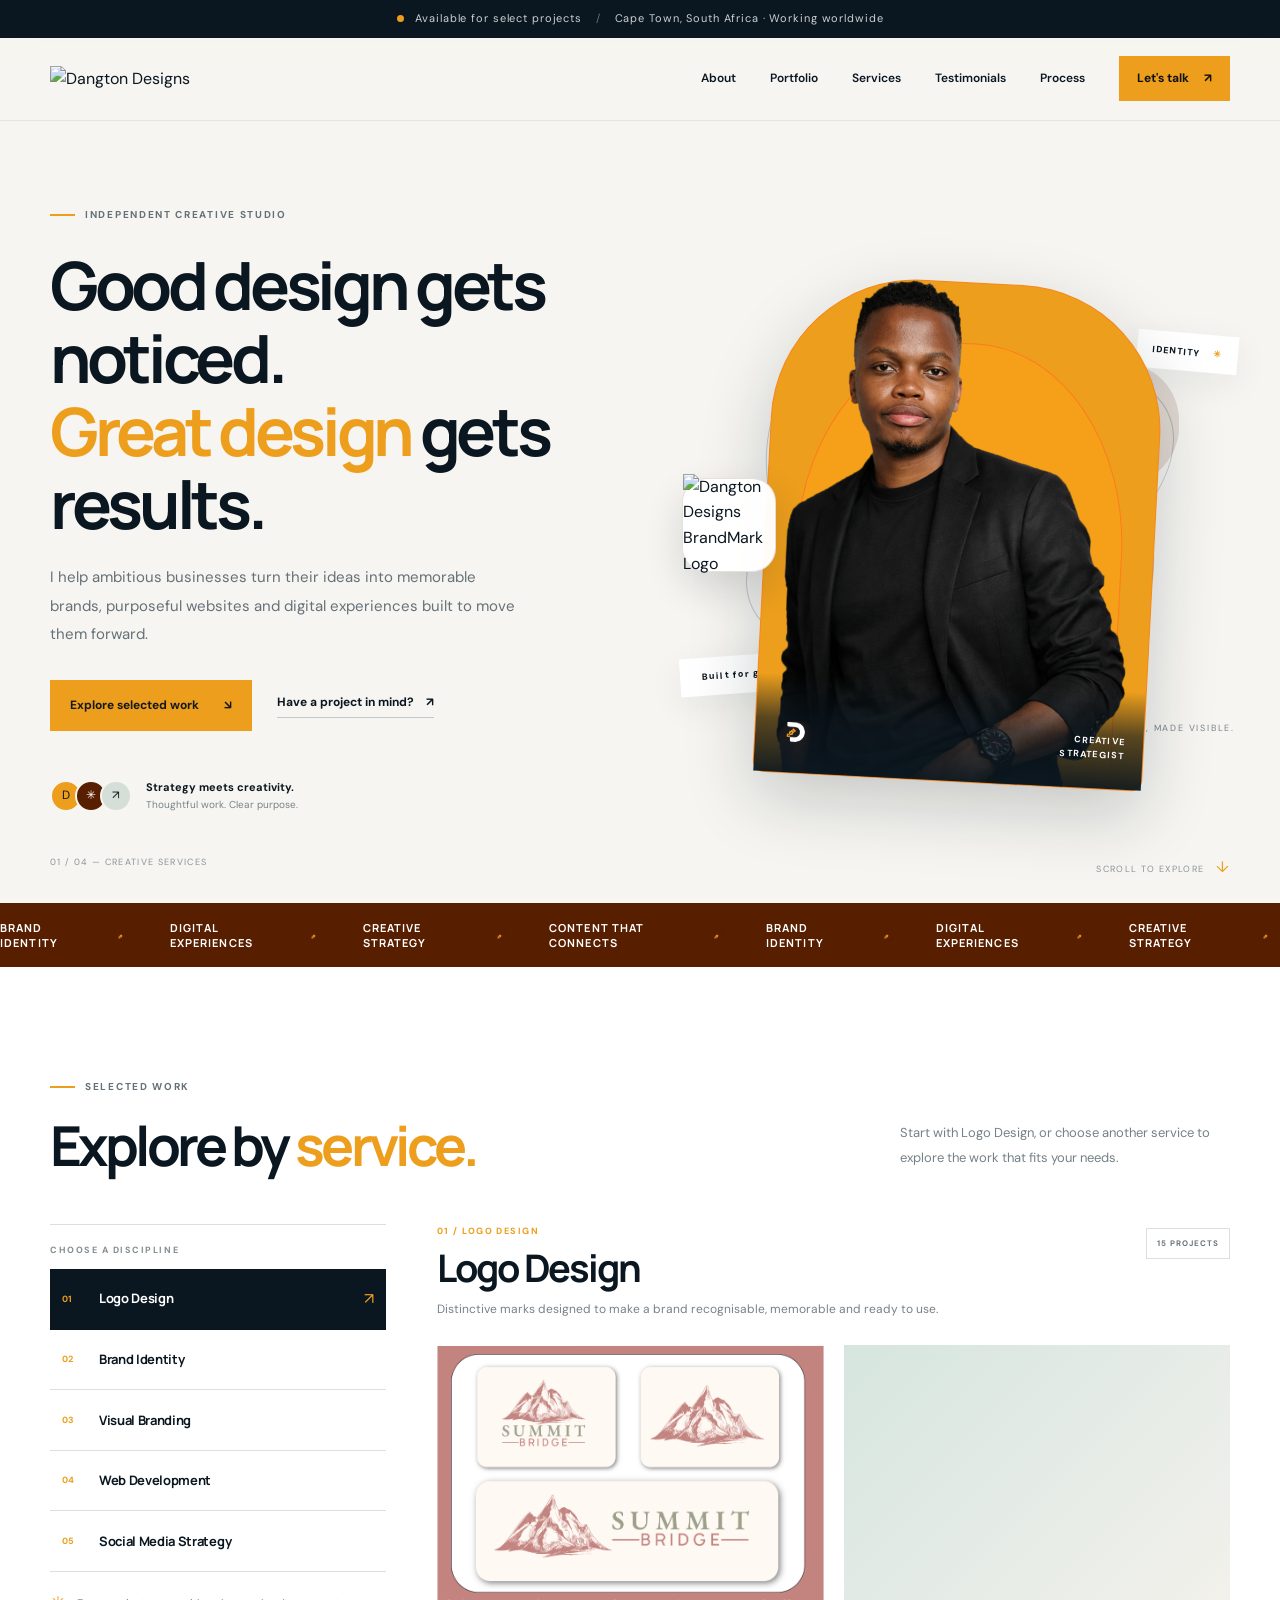
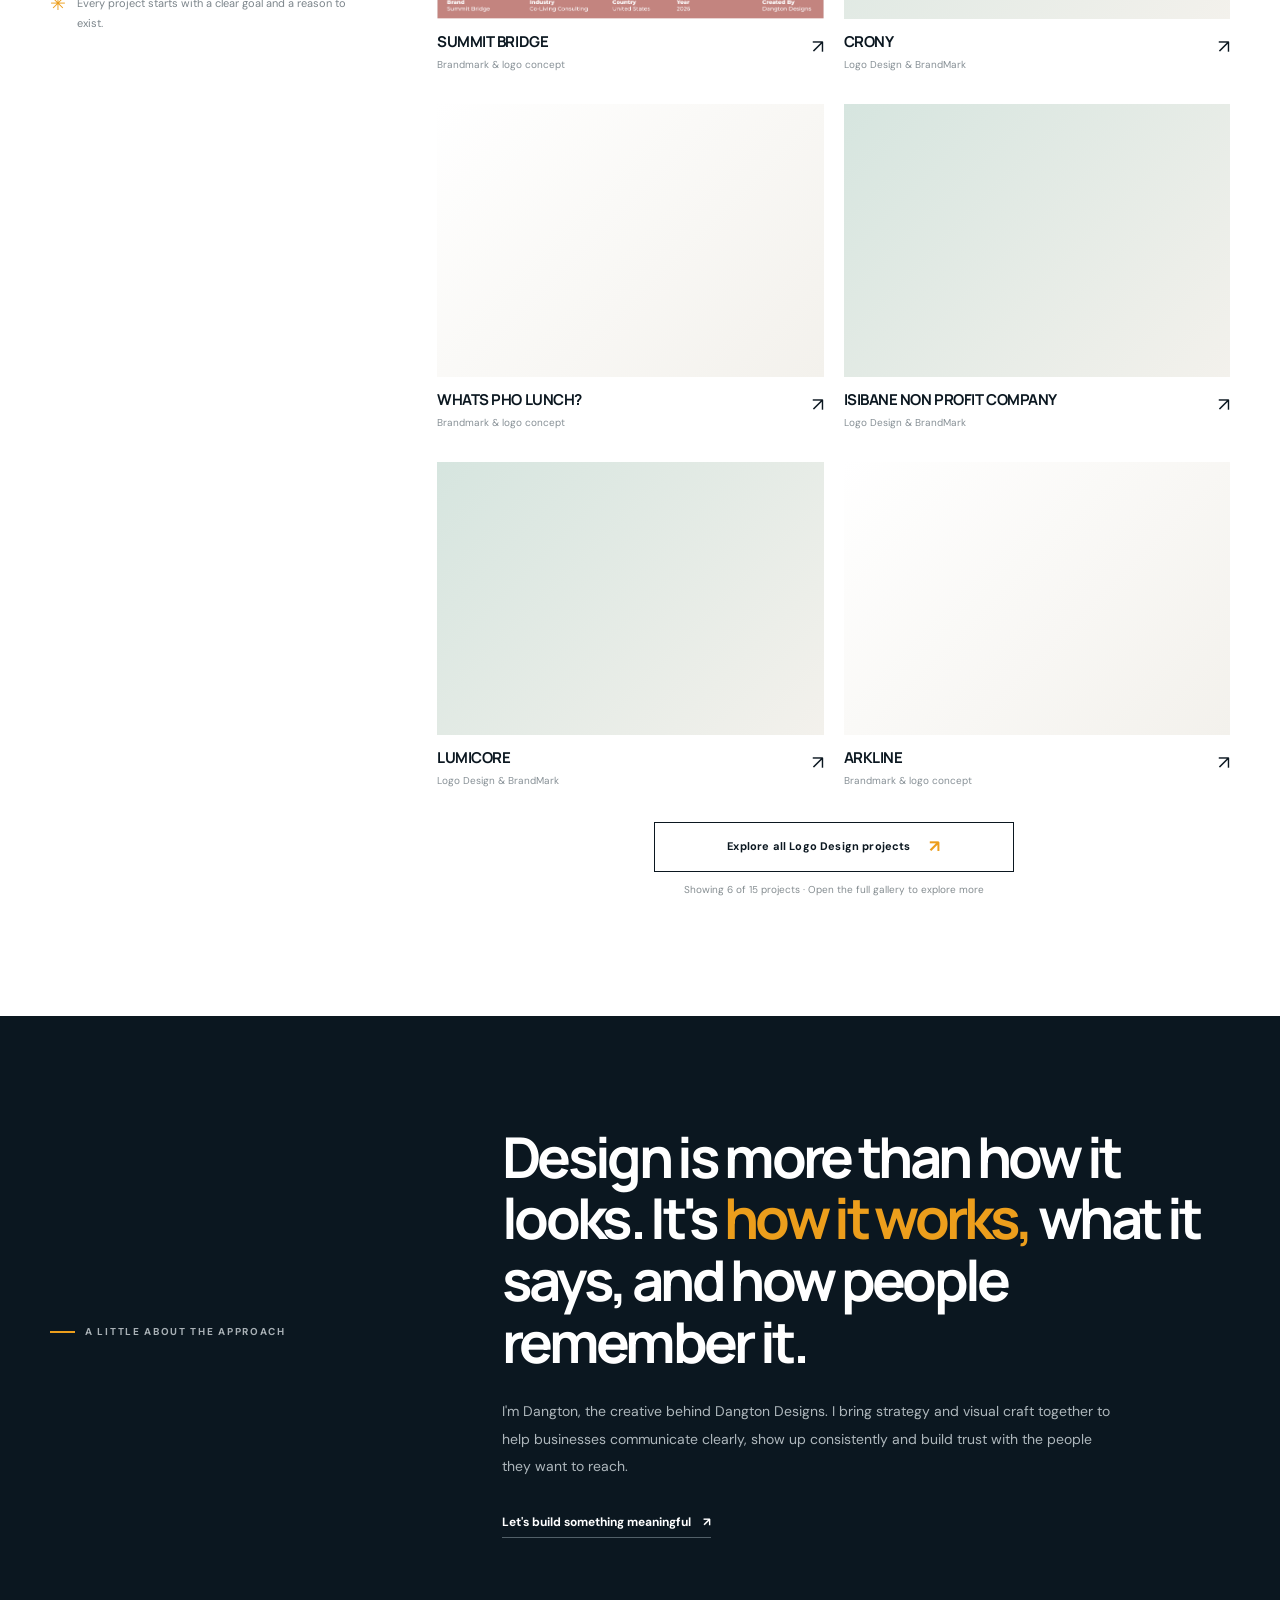
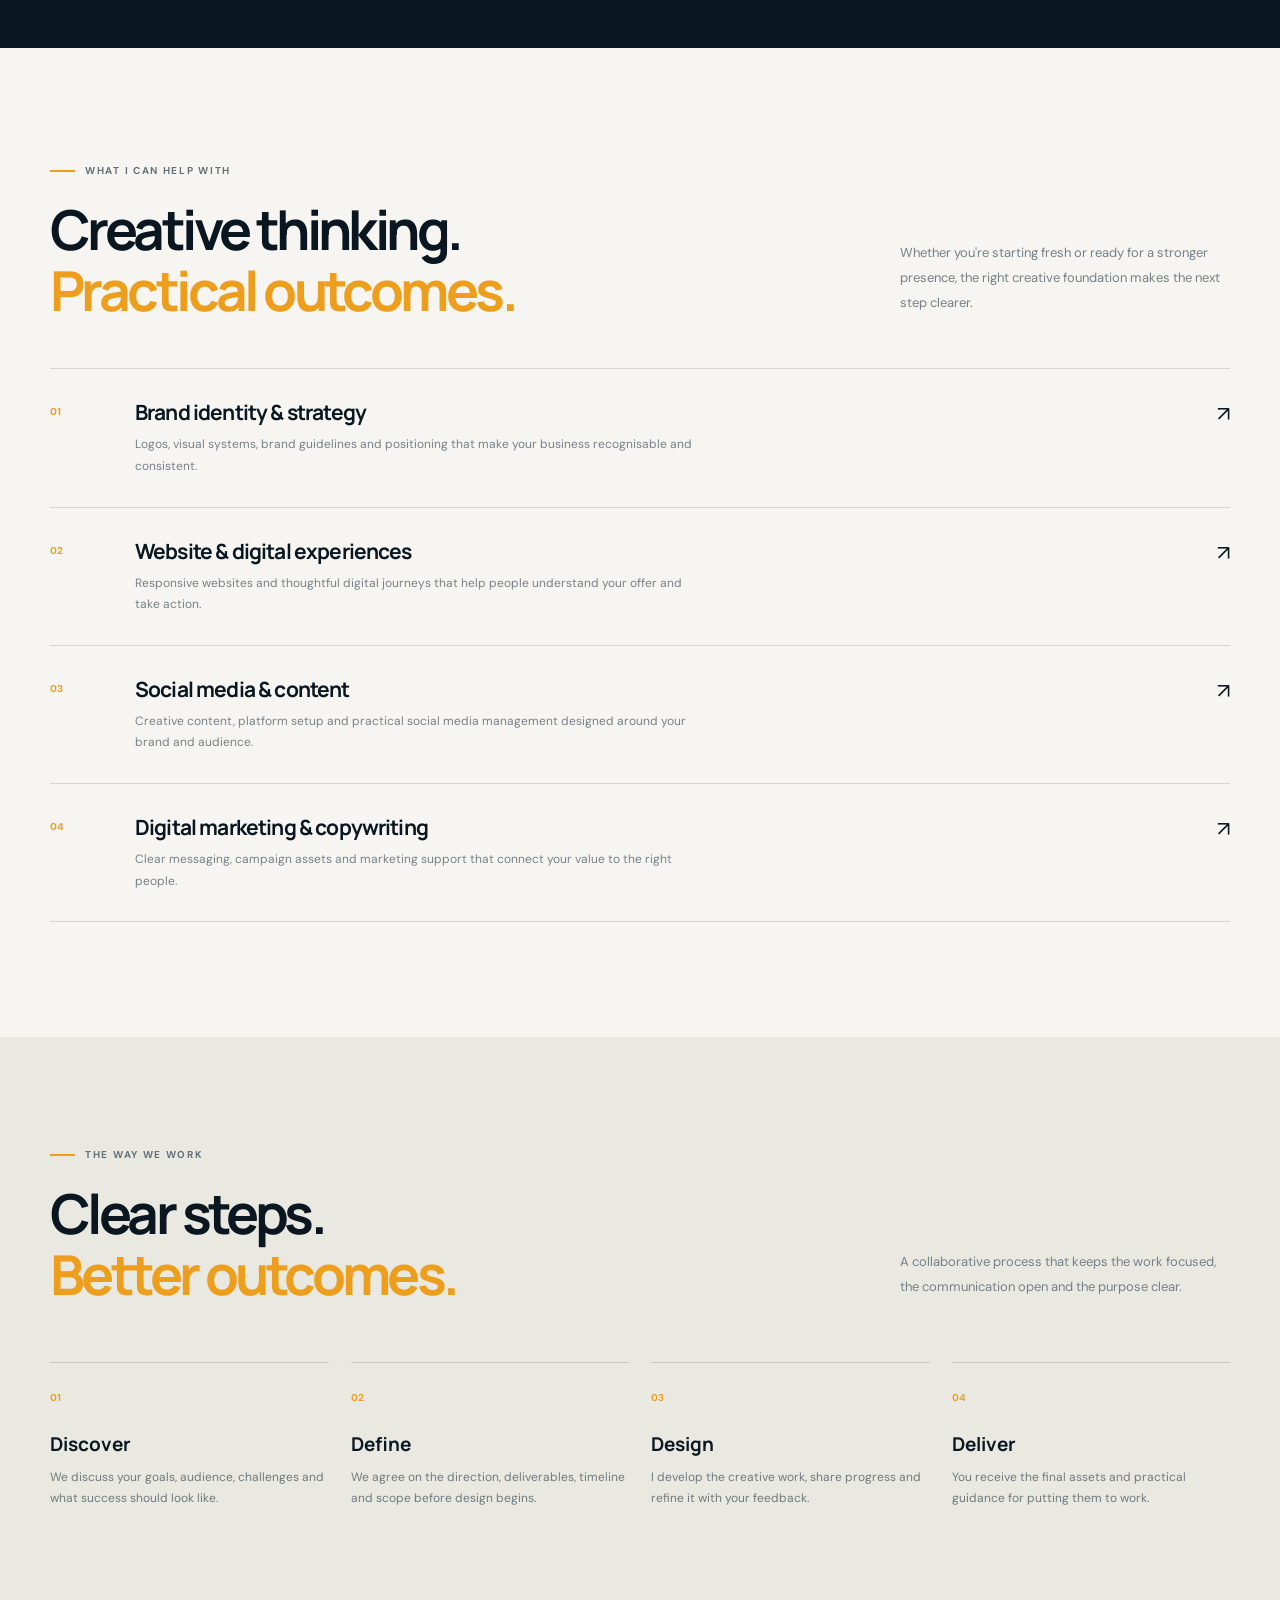
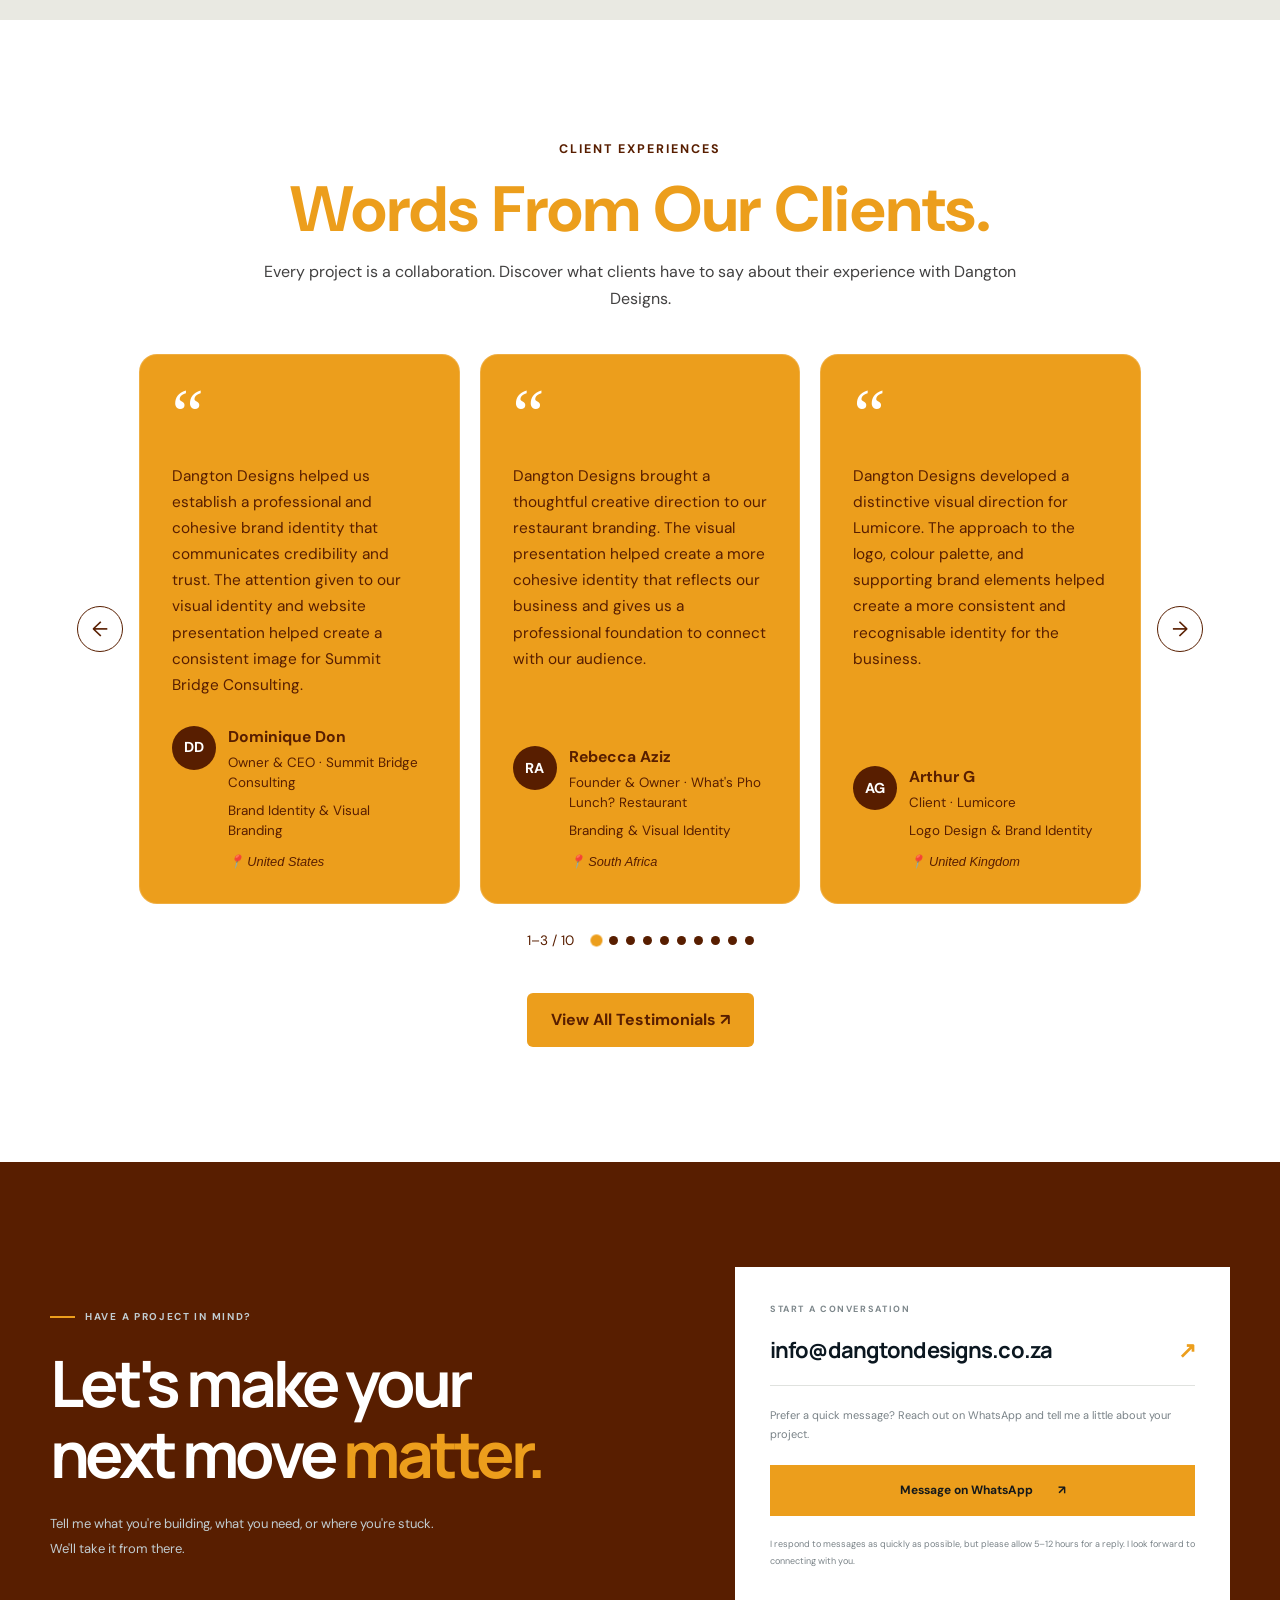
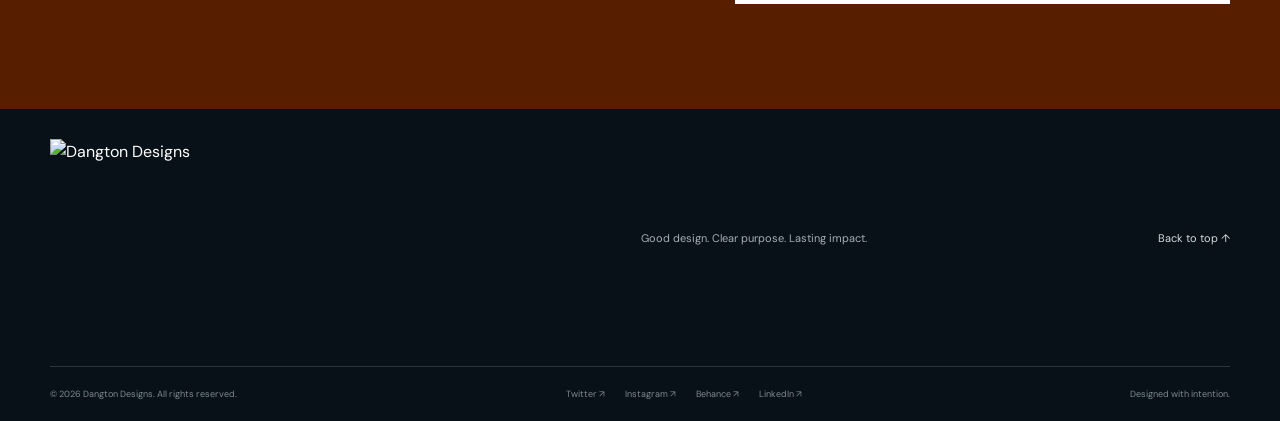
==== commit 6a3c9662: "Add files via upload" ====
--- a/index.html
+++ b/index.html
@@ -10,6 +10,7 @@
   <link rel="preconnect" href="https://fonts.gstatic.com" crossorigin>
   <link href="https://fonts.googleapis.com/css2?family=DM+Sans:wght@400;500;600;700&family=Manrope:wght@400;500;600;700;800&display=swap" rel="stylesheet">
   <link rel="stylesheet" href="style.css">
+  <link rel="stylesheet" href="testimonials.css">
 </head>
 <body>
 
@@ -23,10 +24,9 @@
 <header class="site-header" id="top">
   <nav class="nav container" aria-label="Main navigation">
 
-    <!-- PNG brand logo -->
     <a class="brand" href="#top" aria-label="Dangton Designs home">
       <img
-        src="images/DANGTON%20DESIGN%20PRIMARY%20LOGO-01-03.png"
+        src="Images/DANGTON DESIGNS PRIMARY LOGO-01.png"
         alt="Dangton Designs"
         class="header-logo"
       >
@@ -43,9 +43,10 @@
 
     <div class="nav-links">
       <a href="#about">About</a>
-      <a href="#work">Work</a>
+      <a href="#portfolio">Portfolio</a>
       <a href="#services">Services</a>
-      <a href="#portfolio">Portfolio</a>
+      <a href="#testimonials">Testimonials</a>
+      <a href="#process">Process</a>
       <a class="nav-cta" href="#contact">
         Let's talk <span>↗</span>
       </a>
@@ -75,20 +76,20 @@
 <div class="brandmark-watermark" aria-hidden="true">
   <img
     src="Images/DANGTON%20DESIGN%20BRANDMARK%20LOGO-02.png"
-    alt=""
+    alt="Dangton Designs BrandMark Logo"
   >
 </div>
 
 <!-- Floating brand mark badge -->
 <div class="brandmark-badge" aria-hidden="true">
   <img
-    src="Images/DANGTON%20DESIGN%20BRANDMARK%20LOGO-02.png"
-    alt=""
+    src="Images/DANGTON DESIGNS BRANDMARK LOGO-01-01.png"
+    alt="Dangton Designs BrandMark Logo"
   >
 </div>
 
 
-  <!-- Your portrait image -->
+  <!-- My Portrait image -->
   
 <div class="portrait-frame">
 
@@ -210,28 +211,102 @@
     <section class="process-section" id="process"><div class="container"><div class="section-heading"><div><p class="eyebrow"><span class="eyebrow-line"></span> The way we work</p><h2>Clear steps.<br><em>Better outcomes.</em></h2></div><p class="section-aside">A collaborative process that keeps the work focused, the communication open and the purpose clear.</p></div>
       <div class="process-grid"><article><span>01</span><h3>Discover</h3><p>We discuss your goals, audience, challenges and what success should look like.</p></article><article><span>02</span><h3>Define</h3><p>We agree on the direction, deliverables, timeline and scope before design begins.</p></article><article><span>03</span><h3>Design</h3><p>I develop the creative work, share progress and refine it with your feedback.</p></article><article><span>04</span><h3>Deliver</h3><p>You receive the final assets and practical guidance for putting them to work.</p></article></div>
     </div></section>
+<!-- Project dialog: keep only ONE copy -->
+<dialog class="project-dialog" id="project-dialog"
+  aria-labelledby="dialog-title">
+
+  <button class="dialog-close" type="button"
+    aria-label="Close project details">×</button>
+
+  <!-- Presentation viewer: cover and slides appear here -->
+  <div class="brand-presentation" id="brand-presentation" hidden>
+
+    <div class="presentation-heading">
+      <span>BRAND PRESENTATION</span>
+      <span id="slide-counter">01 / 01</span>
+    </div>
+
+    <div class="presentation-stage">
+      <button type="button" class="slide-arrow slide-prev"
+        id="slide-prev" aria-label="Previous slide">
+        &#8592;
+      </button>
+
+      <img id="presentation-slide" src=""
+        alt="Project presentation">
+
+      <button type="button" class="slide-arrow slide-next"
+        id="slide-next" aria-label="Next slide">
+        &#8594;
+      </button>
+    </div>
+
+    <div class="presentation-dots" id="presentation-dots"></div>
+
+    <a id="view-pdf" class="pdf-button" href="#"
+      target="_blank" rel="noopener" hidden>
+      View Full Brand Guidelines (PDF) <span>&#8599;</span>
+    </a>
+
+  </div>
+
+  <!-- Standard image for projects without presentations -->
+  <div class="dialog-media" id="standard-project-media">
+    <img id="dialog-image" src="" alt="">
+  </div>
+
+  <!-- Project information -->
+  <div class="dialog-content">
+    <p class="dialog-kicker" id="dialog-kicker">
+      PROJECT / SERVICE
+    </p>
+
+    <h2 id="dialog-title">Project title</h2>
+
+    <p id="dialog-description">
+      Project details will appear here.
+    </p>
+
+    <a class="button button-primary dialog-contact" href="#contact">
+      Discuss a similar project
+    </a>
+  </div>
+
+</dialog>
+
+
+<section class="testimonials-section" id="testimonials">
+  <div class="testimonials-heading">
+    <span class="testimonials-eyebrow">Client Experiences</span>
+    <h2>Words From Our Clients.</h2>
+    <p>
+      Every project is a collaboration. Discover what clients
+      have to say about their experience with Dangton Designs.
+    </p>
+  </div>
+
+  <div data-testimonials data-testimonial-mode="preview"></div>
+
+  <div class="testimonials-cta">
+    <a href="testimonials.html">View All Testimonials ↗</a>
+  </div>
+</section>
+
 
     <section class="contact-section" id="contact"><div class="container contact-inner"><div><p class="eyebrow"><span class="eyebrow-line"></span> Have a project in mind?</p><h2>Let's make your<br>next move <em>matter.</em></h2><p class="contact-copy">Tell me what you're building, what you need, or where you're stuck. We'll take it from there.</p></div><div class="contact-panel"><p class="panel-label">START A CONVERSATION</p><a class="contact-email" href="mailto:info@dangtondesigns.co.za">info@dangtondesigns.co.za <span>↗</span></a><p class="contact-small">Prefer a quick message? Reach out on WhatsApp and tell me a little about your project.</p><a class="button button-primary button-wide" href="https://wa.me/+27736691886" target="_blank" rel="noopener">Message on WhatsApp <span>↗</span></a><p class="contact-small tiny">I respond to messages as quickly as possible, but please allow 5–12 hours for a reply. I look forward to connecting with you.</p></div></div></section>
 
-  <dialog class="project-dialog" id="project-dialog" aria-labelledby="dialog-title">
-    <button class="dialog-close" type="button" aria-label="Close project details">×</button>
-    <div class="dialog-media"><img id="dialog-image" alt=""></div>
-    <div class="dialog-content">
-      <p class="dialog-kicker" id="dialog-kicker">PROJECT / SERVICE</p>
-      <h2 id="dialog-title">Project title</h2>
-      <p id="dialog-description">Project details will appear here.</p>
-      <a class="button button-primary dialog-contact" href="#contact">Discuss a similar project <span>↗</span></a>
-    </div>
-  </dialog>
 
   <footer class="footer"><div class="container footer-top"><a class="brand" href="#top" aria-label="Dangton Designs home">
       <img
-        src="images/DANGTON%20DESIGN%20PRIMARY%20LOGO-01-06.png"
+        src="Images/DANGTON DESIGNS PRIMARY LOGO-03.png"
         alt="Dangton Designs"
         class="footer-logo"
       >
     </a><p>Good design. Clear purpose. Lasting impact.</p><a href="#top" class="back-top">Back to top ↑</a></div><div class="container footer-bottom"><span>© <span id="year"></span> Dangton Designs. All rights reserved.</span><div><a href="https://x.com/Dangton_Phphira/" target="_blank" rel="noopener">Twitter ↗</a><a href="https://www.instagram.com/dangton_designs/" target="_blank" rel="noopener">Instagram ↗</a><a href="https://www.behance.net/dangtondesigns/" target="_blank" rel="noopener">Behance ↗</a><a href="https://www.linkedin.com/in/dangton-phiphira/" target="_blank" rel="noopener">LinkedIn ↗</a></div><span>Designed with intention.</span></div></footer>
   <script src="portfolio-data.js"></script>
   <script src="script.js"></script>
+
+  <script src="testimonials-data.js"></script>
+  <script src="testimonials.js"></script>
 </body>
 </html>
--- a/style.css
+++ b/style.css
@@ -1,6 +1,6 @@
 @import url('https://fonts.googleapis.com/css2?family=DM+Sans:wght@400;500;600;700&family=Manrope:wght@400;500;600;700;800&display=swap');
 :root{--ink:#0b1720;--blue:#581e00;--Orange-Yellow:#ec9e1c;--paper:#f6f5f1;--white:#fff;--muted:#aab2b7;--line:rgba(11,23,32,.14);--font:'DM Sans',sans-serif;--display:'Manrope',sans-serif}
-*{box-sizing:border-box;margin:0;padding:0}html{scroll-behavior:smooth;scroll-padding-top:90px}body{font-family:var(--font);background:var(--paper);color:var(--ink);line-height:1.6;-webkit-font-smoothing:antialiased}a{color:inherit;text-decoration:none}button{font:inherit}.container{width:min(1180px,calc(100% - 48px));margin-inline:auto}.announcement{background:var(--ink);color:#cbd0d3;text-align:center;padding:10px 20px;font-size:11px;letter-spacing:.08em}.status-dot,.tag-dot{display:inline-block;width:7px;height:7px;border-radius:50%;background:var(--Orange-Yellow);margin-right:8px}.announcement-divider{margin:0 10px;color:#68757b}.site-header{position:sticky;top:0;z-index:100;background:rgba(246,245,241,.94);backdrop-filter:blur(16px);border-bottom:1px solid rgba(11,23,32,.07)}.nav{height:82px;display:flex;align-items:center;justify-content:space-between}.brand{display:flex;align-items:center;gap:10px}.brand-mark{width:39px;height:39px;background:var(--ink);color:#fff;display:grid;place-items:center;font:800 25px var(--display);letter-spacing:-.08em}.brand-mark span{color:var(--Orange-Yellow)}.brand-name{font:800 12px/1.15 var(--display);letter-spacing:.12em}.brand-name span{display:block;font-size:9px;letter-spacing:.3em;margin-top:4px;color:#657078}.nav-links{display:flex;align-items:center;gap:34px;font-size:12px;font-weight:600}.nav-links>a:not(.nav-cta){transition:color .2s}.nav-links>a:not(.nav-cta):hover,.text-link:hover{color:var(--Orange-Yellow)}.nav-cta{background:var(--Orange-Yellow);padding:13px 18px;color:#111;font-weight:700}.nav-cta span{margin-left:12px}.menu-toggle{display:none;background:none;border:0}.hero{min-height:660px;padding-top:86px;display:grid;grid-template-columns:1.05fr .95fr;align-items:center;position:relative;padding-bottom:90px}.eyebrow{font-size:10px;letter-spacing:.17em;text-transform:uppercase;font-weight:700;display:flex;align-items:center;gap:10px;color:#647078}.eyebrow-line{width:25px;height:2px;background:var(--Orange-Yellow);display:inline-block}.hero h1,.section-heading h2,.statement-grid h2,.contact-inner h2{font:700 clamp(42px,5.2vw,70px)/1.1 var(--display);letter-spacing:-.065em;margin:25px 0 23px}.hero h1 em,.section-heading h2 em,.statement-grid h2 em,.contact-inner h2 em{font-style:normal;color:var(--Orange-Yellow)}.hero-intro{max-width:475px;font-size:15px;color:#657078;line-height:1.9}.hero-actions{display:flex;align-items:center;gap:25px;flex-wrap:wrap;margin-top:31px}.button{display:inline-flex;align-items:center;justify-content:center;gap:25px;padding:16px 20px;font-size:12px;font-weight:700;transition:transform .2s,background .2s}.button:hover{transform:translateY(-3px)}.button-primary{background:var(--Orange-Yellow);color:#15191b}.button-primary:hover{background:#ff9143}.text-link{font-size:12px;font-weight:700;border-bottom:1px solid #c4c7c7;padding-bottom:5px}.text-link span{margin-left:9px}.hero-proof{display:flex;align-items:center;gap:14px;margin-top:47px}.proof-avatars{display:flex}.proof-avatars span{width:32px;height:32px;border:2px solid var(--paper);border-radius:50%;background:var(--blue);color:white;display:grid;place-items:center;font-size:12px;margin-left:-7px}.proof-avatars span:first-child{margin-left:0;background:var(--Orange-Yellow);color:var(--ink)}.proof-avatars span:last-child{background:#d6ded8;color:var(--ink)}.hero-proof p{font-size:10px;color:#7a8489;line-height:1.65}.hero-proof strong{color:var(--ink);font-size:11px}.hero-art{height:455px;position:relative;display:grid;place-items:center;isolation:isolate}.hero-art:before{content:"";position:absolute;width:310px;height:310px;border-radius:50%;background:#e5e5dc;z-index:-2}.art-orbit{position:absolute;border:1px solid rgba(15,62,82,.23);border-radius:50%;transform:rotate(-25deg)}.orbit-one{width:460px;height:230px}.orbit-two{width:430px;height:330px;transform:rotate(42deg)}.art-card{position:absolute;width:260px;height:320px;box-shadow:0 25px 70px #0b172026}.card-back{background:var(--blue);color:white;transform:rotate(-10deg) translate(-45px,-5px);padding:27px;display:flex;flex-direction:column;justify-content:space-between}.card-back span{font:800 39px/.96 var(--display);letter-spacing:-.06em}.card-back small{font-size:9px;letter-spacing:.2em}.card-front{background:var(--Orange-Yellow);transform:rotate(8deg) translate(36px,10px);padding:20px;display:flex;flex-direction:column;justify-content:space-between;color:var(--ink)}.art-card-top,.art-card-bottom{display:flex;justify-content:space-between;font-size:9px;letter-spacing:.12em;font-weight:800}.art-card-top span:last-child{text-align:right;line-height:1.4}.art-symbol{font:800 150px/.8 var(--display);letter-spacing:-.13em;text-align:center}.art-symbol span{color:white}.art-card-bottom span:first-child{line-height:1.4}.floating-tag{position:absolute;background:white;padding:12px 15px;box-shadow:0 10px 35px #0b172012;font-size:9px;letter-spacing:.12em;font-weight:800}.tag-top{top:51px;right:2px;transform:rotate(5deg)}.tag-top span{color:var(--Orange-Yellow);margin-left:10px}.tag-bottom{bottom:44px;left:0;transform:rotate(-4deg)}.tag-dot{margin:0 7px 0 0}.hero-art-caption{position:absolute;bottom:2px;right:5px;font-size:9px;letter-spacing:.2em;color:#7a8489}.hero-bottom{position:absolute;bottom:24px;left:0;right:0;display:flex;justify-content:space-between;color:#8b9397;font-size:9px;letter-spacing:.15em}.scroll-arrow{color:var(--Orange-Yellow);font-size:15px;margin-left:8px}.ticker{overflow:hidden;background:var(--blue);color:#fff;padding:17px 0}.ticker-track{display:flex;align-items:center;justify-content:space-around;gap:35px;min-width:850px;font:700 11px var(--display);letter-spacing:.1em;text-transform:uppercase}.ticker b{color:var(--Orange-Yellow);font-size:17px}.section{padding:115px 0}.work-section{background:#fff}.section-heading{display:flex;align-items:flex-end;justify-content:space-between;gap:35px;margin-bottom:48px}.section-heading h2{font-size:clamp(38px,4.3vw,57px);margin:20px 0 0}.section-aside{max-width:330px;color:#758087;font-size:13px;line-height:1.9;margin-bottom:5px}.filter-row{display:flex;gap:8px;flex-wrap:wrap;margin-bottom:26px}.filter-btn{border:1px solid #dfe1df;background:transparent;padding:10px 15px;font-size:11px;color:#667177;cursor:pointer;transition:.2s}.filter-btn span{margin-left:10px;color:var(--Orange-Yellow)}.filter-btn.active,.filter-btn:hover{background:var(--ink);border-color:var(--ink);color:white}.project-grid{display:grid;grid-template-columns:1fr 1fr;gap:43px 26px}.project-card{min-width:0;transition:opacity .25s,transform .25s}.project-card.hidden{display:none}.project-image{display:block;overflow:hidden;position:relative}.project-visual{height:315px;position:relative;overflow:hidden;transition:transform .5s}.project-image:hover .project-visual{transform:scale(1.025)}.project-large .project-visual{height:390px}.visual-label{position:absolute;top:22px;left:23px;font-size:8px;letter-spacing:.17em;font-weight:700;z-index:2}.visual-index{position:absolute;bottom:18px;right:20px;font-size:10px;font-weight:700;opacity:.7}.crony-visual{background:#e4d8f3;color:#34264d;padding:36px;isolation:isolate}.crony-word{font:800 clamp(85px,11vw,145px)/.9 var(--display);letter-spacing:-.1em;position:absolute;left:7%;top:29%;z-index:1}.crony-word span{font-size:20px;vertical-align:top;letter-spacing:0}.crony-visual>p{position:absolute;bottom:45px;left:37px;font-size:13px;line-height:1.3;font-weight:600}.crony-shape{position:absolute;border-radius:50%;border:1px solid #34264d66}.shape-a{width:330px;height:330px;right:-70px;top:25px}.shape-b{width:250px;height:250px;right:-30px;top:65px}.mutual-visual{background:#dfe8e0;color:#173d34;padding:28px}.mutual-seal{position:absolute;right:28px;top:65px;width:88px;height:88px;border:1px solid #173d34;border-radius:50%;display:grid;place-items:center;font:700 47px var(--display)}.mutual-seal span{color:var(--Orange-Yellow)}.mutual-visual h4{position:absolute;left:28px;bottom:62px;font:800 57px/.85 var(--display);letter-spacing:-.07em}.mutual-visual h4 em{font-style:normal;color:#648875}.mutual-footer{position:absolute;left:29px;bottom:25px;font-size:8px;letter-spacing:.12em}.isibane-visual{background:#f0b74b;color:#153e34;padding:28px}.sun-mark{position:absolute;right:32px;top:65px;font-size:130px;line-height:1;color:#fff2d0}.isibane-visual h4{position:absolute;left:28px;top:39%;font:800 31px/.95 var(--display);letter-spacing:-.04em}.isibane-visual h4 span{display:block;font:700 9px var(--font);letter-spacing:.2em;margin-top:9px}.isibane-bottom{position:absolute;bottom:28px;left:28px;font:600 18px/1.3 var(--display)}.vusi-visual{background:#102d48;color:#fff;padding:28px}.vusi-emblem{position:absolute;right:30px;top:65px;width:76px;height:76px;border:2px solid var(--Orange-Yellow);border-radius:50%;display:grid;place-items:center;font:800 44px var(--display)}.vusi-emblem span{color:var(--Orange-Yellow);font-size:19px}.vusi-visual h4{position:absolute;left:28px;top:35%;font:800 51px/.86 var(--display);letter-spacing:-.06em}.vusi-visual>p{position:absolute;bottom:30px;left:28px;color:#ff9a48;font-size:13px;line-height:1.4}.pipe-line{position:absolute;right:-25px;bottom:-75px;width:210px;height:190px;border:18px solid #dbe4e8;border-radius:70px;opacity:.14}.afto-visual{background:#e5eee9;color:#16493e;padding:28px}.afto-sun{position:absolute;right:32px;top:50px;font-size:130px;color:#f0a13c}.afto-visual h4{position:absolute;left:28px;top:40%;font:800 55px/.9 var(--display);letter-spacing:-.07em}.afto-visual h4 span{display:block;font-size:12px;letter-spacing:.34em;margin-top:8px}.afto-wave{position:absolute;left:-20px;right:-20px;bottom:22px;height:70px;border-top:2px solid #16493e;border-radius:50%;transform:rotate(-8deg)}.afto-bottom{position:absolute;bottom:28px;right:25px;font-size:8px;letter-spacing:.13em}.summit-visual{background:#dce4ee;color:#1d3552;padding:28px}.summit-icon{position:absolute;right:35px;top:55px;font-size:110px;color:#7d98b4;transform:rotate(-30deg)}.summit-visual h4{position:absolute;left:28px;top:37%;font:800 48px/.86 var(--display);letter-spacing:-.07em}.summit-visual h4 em{font-style:normal;color:#547493}.summit-visual>p{position:absolute;left:30px;bottom:33px;font-size:9px;letter-spacing:.25em}.summit-lines{position:absolute;right:-40px;bottom:-60px;width:250px;height:180px;border:1px solid #1d355255;transform:rotate(-35deg)}.project-meta{display:flex;justify-content:space-between;align-items:flex-start;padding-top:17px}.project-meta h3{font:700 17px var(--display);letter-spacing:-.03em}.project-meta p{font-size:11px;color:#879096;margin-top:5px}.project-arrow{font-size:21px;transition:transform .2s}.project-card:hover .project-arrow{transform:translate(3px,-3px);color:var(--Orange-Yellow)}.portfolio-note{font-size:11px;color:#858d91;margin-top:38px;line-height:1.7}.portfolio-note span{color:var(--Orange-Yellow);font-size:15px;margin-right:6px}.statement-section{background:var(--ink);color:white;padding:110px 0}.statement-grid{display:grid;grid-template-columns:.7fr 1.3fr;gap:60px}.statement-grid .eyebrow{color:#a9b1b6}.statement-grid h2{font-size:clamp(35px,4.4vw,57px);margin:0 0 25px;max-width:800px}.statement-copy{max-width:610px;color:#aeb7bc;font-size:14px;line-height:1.95;margin-bottom:28px}.light-link{display:inline-block;color:#fff;border-color:#526068}.services-section{background:var(--paper)}.services-list{border-top:1px solid var(--line)}.service-row{display:grid;grid-template-columns:65px 1fr 30px;gap:20px;align-items:start;padding:29px 0;border-bottom:1px solid var(--line);transition:padding .2s}.service-row:hover{padding-left:8px}.service-number{font-size:10px;color:var(--Orange-Yellow);font-weight:700;padding-top:6px}.service-row h3{font:700 21px var(--display);letter-spacing:-.04em}.service-row p{font-size:12px;color:#788188;max-width:560px;margin-top:8px;line-height:1.8}.service-icon{font-size:21px;justify-self:end}.process-section{padding:110px 0;background:#e9e9e2}.process-grid{display:grid;grid-template-columns:repeat(4,1fr);gap:22px;margin-top:58px}.process-grid article{border-top:1px solid #c5c9c4;padding-top:20px}.process-grid article>span{font-size:10px;color:var(--Orange-Yellow);font-weight:700}.process-grid h3{font:700 19px var(--display);margin:22px 0 10px}.process-grid p{font-size:12px;color:#6f797d;line-height:1.8}.contact-section{background:var(--blue);color:white;padding:105px 0}.contact-inner{display:grid;grid-template-columns:1.1fr .9fr;gap:80px;align-items:center}.contact-inner .eyebrow{color:#c1ccd0}.contact-inner h2{font-size:clamp(42px,5vw,64px);margin:23px 0}.contact-copy{max-width:390px;color:#c1ccd0;font-size:13px;line-height:1.9}.contact-panel{background:#fff;color:var(--ink);padding:35px}.panel-label{font-size:9px;letter-spacing:.18em;color:#7d878b;font-weight:700;margin-bottom:18px}.contact-email{font:700 clamp(16px,2vw,22px) var(--display);letter-spacing:-.04em;display:flex;justify-content:space-between;gap:10px;padding-bottom:20px;border-bottom:1px solid #e0e2df}.contact-email span{color:var(--Orange-Yellow)}.contact-small{font-size:11px;color:#798287;line-height:1.8;margin:20px 0}.button-wide{width:100%}.tiny{font-size:9px;margin-bottom:0}.tiny code{background:#f1f1ee;padding:2px 4px}.footer{background:#081118;color:white;padding:30px 0 20px}.footer-top{display:flex;align-items:center;justify-content:space-between;padding-bottom:27px;border-bottom:1px solid #29343b}.footer-brand .brand-mark{background:var(--Orange-Yellow);color:var(--ink)}.footer-brand .brand-mark span{color:white}.footer-brand .brand-name span{color:#8f9ba1}.footer-top>p{font-size:11px;color:#a5afb4}.back-top{font-size:11px;color:#d5dbdd}.footer-bottom{display:flex;align-items:center;justify-content:space-between;gap:20px;padding-top:20px;color:#7d8a91;font-size:9px}.footer-bottom div{display:flex;gap:20px}.footer-bottom a:hover{color:var(--Orange-Yellow)}.reveal{opacity:0;transform:translateY(18px);transition:opacity .65s ease,transform .65s ease}.reveal.visible{opacity:1;transform:translateY(0)}
+*{box-sizing:border-box;margin:0;padding:0}html{scroll-behavior:smooth;scroll-padding-top:90px}body{font-family:var(--font);background:var(--paper);color:var(--ink);line-height:1.6;-webkit-font-smoothing:antialiased}a{color:inherit;text-decoration:none}button{font:inherit}.container{width:min(1180px,calc(100% - 48px));margin-inline:auto}.announcement{background:var(--ink);color:#cbd0d3;text-align:center;padding:10px 20px;font-size:11px;letter-spacing:.08em}.status-dot,.--dot{display:inline-block;width:7px;height:7px;border-radius:50%;background:var(--Orange-Yellow);margin-right:8px}.announcement-divider{margin:0 10px;color:#68757b}.site-header{position:sticky;top:0;z-index:100;background:rgba(246,245,241,.94);backdrop-filter:blur(16px);border-bottom:1px solid rgba(11,23,32,.07)}.nav{height:82px;display:flex;align-items:center;justify-content:space-between}.brand{display:flex;align-items:center;gap:10px}.brand-mark{width:39px;height:39px;background:var(--ink);color:#fff;display:grid;place-items:center;font:800 25px var(--display);letter-spacing:-.08em}.brand-mark span{color:var(--Orange-Yellow)}.brand-name{font:800 12px/1.15 var(--display);letter-spacing:.12em}.brand-name span{display:block;font-size:9px;letter-spacing:.3em;margin-top:4px;color:#657078}.nav-links{display:flex;align-items:center;gap:34px;font-size:12px;font-weight:600}.nav-links>a:not(.nav-cta){transition:color .2s}.nav-links>a:not(.nav-cta):hover,.text-link:hover{color:var(--Orange-Yellow)}.nav-cta{background:var(--Orange-Yellow);padding:13px 18px;color:#111;font-weight:700}.nav-cta span{margin-left:12px}.menu-toggle{display:none;background:none;border:0}.hero{min-height:660px;padding-top:86px;display:grid;grid-template-columns:1.05fr .95fr;align-items:center;position:relative;padding-bottom:90px}.eyebrow{font-size:10px;letter-spacing:.17em;text-transform:uppercase;font-weight:700;display:flex;align-items:center;gap:10px;color:#647078}.eyebrow-line{width:25px;height:2px;background:var(--Orange-Yellow);display:inline-block}.hero h1,.section-heading h2,.statement-grid h2,.contact-inner h2{font:700 clamp(42px,5.2vw,70px)/1.1 var(--display);letter-spacing:-.065em;margin:25px 0 23px}.hero h1 em,.section-heading h2 em,.statement-grid h2 em,.contact-inner h2 em{font-style:normal;color:var(--Orange-Yellow)}.hero-intro{max-width:475px;font-size:15px;color:#657078;line-height:1.9}.hero-actions{display:flex;align-items:center;gap:25px;flex-wrap:wrap;margin-top:31px}.button{display:inline-flex;align-items:center;justify-content:center;gap:25px;padding:16px 20px;font-size:12px;font-weight:700;transition:transform .2s,background .2s}.button:hover{transform:translateY(-3px)}.button-primary{background:var(--Orange-Yellow);color:#15191b}.button-primary:hover{background:#ff9143}.text-link{font-size:12px;font-weight:700;border-bottom:1px solid #c4c7c7;padding-bottom:5px}.text-link span{margin-left:9px}.hero-proof{display:flex;align-items:center;gap:14px;margin-top:47px}.proof-avatars{display:flex}.proof-avatars span{width:32px;height:32px;border:2px solid var(--paper);border-radius:50%;background:var(--blue);color:white;display:grid;place-items:center;font-size:12px;margin-left:-7px}.proof-avatars span:first-child{margin-left:0;background:var(--Orange-Yellow);color:var(--ink)}.proof-avatars span:last-child{background:#d6ded8;color:var(--ink)}.hero-proof p{font-size:10px;color:#7a8489;line-height:1.65}.hero-proof strong{color:var(--ink);font-size:11px}.hero-art{height:455px;position:relative;display:grid;place-items:center;isolation:isolate}.hero-art:before{content:"";position:absolute;width:310px;height:310px;border-radius:50%;background:#e5e5dc;z-index:-2}.art-orbit{position:absolute;border:1px solid rgba(15,62,82,.23);border-radius:50%;transform:rotate(-25deg)}.orbit-one{width:460px;height:230px}.orbit-two{width:430px;height:330px;transform:rotate(42deg)}.art-card{position:absolute;width:260px;height:320px;box-shadow:0 25px 70px #0b172026}.card-back{background:var(--blue);color:white;transform:rotate(-10deg) translate(-45px,-5px);padding:27px;display:flex;flex-direction:column;justify-content:space-between}.card-back span{font:800 39px/.96 var(--display);letter-spacing:-.06em}.card-back small{font-size:9px;letter-spacing:.2em}.card-front{background:var(--Orange-Yellow);transform:rotate(8deg) translate(36px,10px);padding:20px;display:flex;flex-direction:column;justify-content:space-between;color:var(--ink)}.art-card-top,.art-card-bottom{display:flex;justify-content:space-between;font-size:9px;letter-spacing:.12em;font-weight:800}.art-card-top span:last-child{text-align:right;line-height:1.4}.art-symbol{font:800 150px/.8 var(--display);letter-spacing:-.13em;text-align:center}.art-symbol span{color:white}.art-card-bottom span:first-child{line-height:1.4}.floating-tag{position:absolute;background:white;padding:12px 15px;box-shadow:0 10px 35px #0b172012;font-size:9px;letter-spacing:.12em;font-weight:800}.tag-top{top:51px;right:2px;transform:rotate(5deg)}.tag-top span{color:var(--Orange-Yellow);margin-left:10px}.tag-bottom{bottom:44px;left:0;transform:rotate(-4deg)}.tag-dot{margin:0 7px 0 0}.hero-art-caption{position:absolute;bottom:2px;right:5px;font-size:9px;letter-spacing:.2em;color:#7a8489}.hero-bottom{position:absolute;bottom:24px;left:0;right:0;display:flex;justify-content:space-between;color:#8b9397;font-size:9px;letter-spacing:.15em}.scroll-arrow{color:var(--Orange-Yellow);font-size:15px;margin-left:8px}.ticker{overflow:hidden;background:var(--blue);color:#fff;padding:17px 0}.ticker-track{display:flex;align-items:center;justify-content:space-around;gap:35px;min-width:850px;font:700 11px var(--display);letter-spacing:.1em;text-transform:uppercase}.ticker b{color:var(--Orange-Yellow);font-size:17px}.section{padding:115px 0}.work-section{background:#fff}.section-heading{display:flex;align-items:flex-end;justify-content:space-between;gap:35px;margin-bottom:48px}.section-heading h2{font-size:clamp(38px,4.3vw,57px);margin:20px 0 0}.section-aside{max-width:330px;color:#758087;font-size:13px;line-height:1.9;margin-bottom:5px}.filter-row{display:flex;gap:8px;flex-wrap:wrap;margin-bottom:26px}.filter-btn{border:1px solid #dfe1df;background:transparent;padding:10px 15px;font-size:11px;color:#667177;cursor:pointer;transition:.2s}.filter-btn span{margin-left:10px;color:var(--Orange-Yellow)}.filter-btn.active,.filter-btn:hover{background:var(--ink);border-color:var(--ink);color:white}.project-grid{display:grid;grid-template-columns:1fr 1fr;gap:43px 26px}.project-card{min-width:0;transition:opacity .25s,transform .25s}.project-card.hidden{display:none}.project-image{display:block;overflow:hidden;position:relative}.project-visual{height:315px;position:relative;overflow:hidden;transition:transform .5s}.project-image:hover .project-visual{transform:scale(1.025)}.project-large .project-visual{height:390px}.visual-label{position:absolute;top:22px;left:23px;font-size:8px;letter-spacing:.17em;font-weight:700;z-index:2}.visual-index{position:absolute;bottom:18px;right:20px;font-size:10px;font-weight:700;opacity:.7}.crony-visual{background:#e4d8f3;color:#34264d;padding:36px;isolation:isolate}.crony-word{font:800 clamp(85px,11vw,145px)/.9 var(--display);letter-spacing:-.1em;position:absolute;left:7%;top:29%;z-index:1}.crony-word span{font-size:20px;vertical-align:top;letter-spacing:0}.crony-visual>p{position:absolute;bottom:45px;left:37px;font-size:13px;line-height:1.3;font-weight:600}.crony-shape{position:absolute;border-radius:50%;border:1px solid #34264d66}.shape-a{width:330px;height:330px;right:-70px;top:25px}.shape-b{width:250px;height:250px;right:-30px;top:65px}.mutual-visual{background:#dfe8e0;color:#173d34;padding:28px}.mutual-seal{position:absolute;right:28px;top:65px;width:88px;height:88px;border:1px solid #173d34;border-radius:50%;display:grid;place-items:center;font:700 47px var(--display)}.mutual-seal span{color:var(--Orange-Yellow)}.mutual-visual h4{position:absolute;left:28px;bottom:62px;font:800 57px/.85 var(--display);letter-spacing:-.07em}.mutual-visual h4 em{font-style:normal;color:#648875}.mutual-footer{position:absolute;left:29px;bottom:25px;font-size:8px;letter-spacing:.12em}.isibane-visual{background:#f0b74b;color:#153e34;padding:28px}.sun-mark{position:absolute;right:32px;top:65px;font-size:130px;line-height:1;color:#fff2d0}.isibane-visual h4{position:absolute;left:28px;top:39%;font:800 31px/.95 var(--display);letter-spacing:-.04em}.isibane-visual h4 span{display:block;font:700 9px var(--font);letter-spacing:.2em;margin-top:9px}.isibane-bottom{position:absolute;bottom:28px;left:28px;font:600 18px/1.3 var(--display)}.vusi-visual{background:#102d48;color:#fff;padding:28px}.vusi-emblem{position:absolute;right:30px;top:65px;width:76px;height:76px;border:2px solid var(--Orange-Yellow);border-radius:50%;display:grid;place-items:center;font:800 44px var(--display)}.vusi-emblem span{color:var(--Orange-Yellow);font-size:19px}.vusi-visual h4{position:absolute;left:28px;top:35%;font:800 51px/.86 var(--display);letter-spacing:-.06em}.vusi-visual>p{position:absolute;bottom:30px;left:28px;color:#ff9a48;font-size:13px;line-height:1.4}.pipe-line{position:absolute;right:-25px;bottom:-75px;width:210px;height:190px;border:18px solid #dbe4e8;border-radius:70px;opacity:.14}.afto-visual{background:#e5eee9;color:#16493e;padding:28px}.afto-sun{position:absolute;right:32px;top:50px;font-size:130px;color:#f0a13c}.afto-visual h4{position:absolute;left:28px;top:40%;font:800 55px/.9 var(--display);letter-spacing:-.07em}.afto-visual h4 span{display:block;font-size:12px;letter-spacing:.34em;margin-top:8px}.afto-wave{position:absolute;left:-20px;right:-20px;bottom:22px;height:70px;border-top:2px solid #16493e;border-radius:50%;transform:rotate(-8deg)}.afto-bottom{position:absolute;bottom:28px;right:25px;font-size:8px;letter-spacing:.13em}.summit-visual{background:#dce4ee;color:#1d3552;padding:28px}.summit-icon{position:absolute;right:35px;top:55px;font-size:110px;color:#7d98b4;transform:rotate(-30deg)}.summit-visual h4{position:absolute;left:28px;top:37%;font:800 48px/.86 var(--display);letter-spacing:-.07em}.summit-visual h4 em{font-style:normal;color:#547493}.summit-visual>p{position:absolute;left:30px;bottom:33px;font-size:9px;letter-spacing:.25em}.summit-lines{position:absolute;right:-40px;bottom:-60px;width:250px;height:180px;border:1px solid #1d355255;transform:rotate(-35deg)}.project-meta{display:flex;justify-content:space-between;align-items:flex-start;padding-top:17px}.project-meta h3{font:700 17px var(--display);letter-spacing:-.03em}.project-meta p{font-size:11px;color:#879096;margin-top:5px}.project-arrow{font-size:21px;transition:transform .2s}.project-card:hover .project-arrow{transform:translate(3px,-3px);color:var(--Orange-Yellow)}.portfolio-note{font-size:11px;color:#858d91;margin-top:38px;line-height:1.7}.portfolio-note span{color:var(--Orange-Yellow);font-size:15px;margin-right:6px}.statement-section{background:var(--ink);color:white;padding:110px 0}.statement-grid{display:grid;grid-template-columns:.7fr 1.3fr;gap:60px}.statement-grid .eyebrow{color:#a9b1b6}.statement-grid h2{font-size:clamp(35px,4.4vw,57px);margin:0 0 25px;max-width:800px}.statement-copy{max-width:610px;color:#aeb7bc;font-size:14px;line-height:1.95;margin-bottom:28px}.light-link{display:inline-block;color:#fff;border-color:#526068}.services-section{background:var(--paper)}.services-list{border-top:1px solid var(--line)}.service-row{display:grid;grid-template-columns:65px 1fr 30px;gap:20px;align-items:start;padding:29px 0;border-bottom:1px solid var(--line);transition:padding .2s}.service-row:hover{padding-left:8px}.service-number{font-size:10px;color:var(--Orange-Yellow);font-weight:700;padding-top:6px}.service-row h3{font:700 21px var(--display);letter-spacing:-.04em}.service-row p{font-size:12px;color:#788188;max-width:560px;margin-top:8px;line-height:1.8}.service-icon{font-size:21px;justify-self:end}.process-section{padding:110px 0;background:#e9e9e2}.process-grid{display:grid;grid-template-columns:repeat(4,1fr);gap:22px;margin-top:58px}.process-grid article{border-top:1px solid #c5c9c4;padding-top:20px}.process-grid article>span{font-size:10px;color:var(--Orange-Yellow);font-weight:700}.process-grid h3{font:700 19px var(--display);margin:22px 0 10px}.process-grid p{font-size:12px;color:#6f797d;line-height:1.8}.contact-section{background:var(--blue);color:white;padding:105px 0}.contact-inner{display:grid;grid-template-columns:1.1fr .9fr;gap:80px;align-items:center}.contact-inner .eyebrow{color:#c1ccd0}.contact-inner h2{font-size:clamp(42px,5vw,64px);margin:23px 0}.contact-copy{max-width:390px;color:#c1ccd0;font-size:13px;line-height:1.9}.contact-panel{background:#fff;color:var(--ink);padding:35px}.panel-label{font-size:9px;letter-spacing:.18em;color:#7d878b;font-weight:700;margin-bottom:18px}.contact-email{font:700 clamp(16px,2vw,22px) var(--display);letter-spacing:-.04em;display:flex;justify-content:space-between;gap:10px;padding-bottom:20px;border-bottom:1px solid #e0e2df}.contact-email span{color:var(--Orange-Yellow)}.contact-small{font-size:11px;color:#798287;line-height:1.8;margin:20px 0}.button-wide{width:100%}.tiny{font-size:9px;margin-bottom:0}.tiny code{background:#f1f1ee;padding:2px 4px}.footer{background:#081118;color:white;padding:30px 0 20px}.footer-top{display:flex;align-items:center;justify-content:space-between;padding-bottom:27px;border-bottom:1px solid #29343b}.footer-brand .brand-mark{background:var(--Orange-Yellow);color:var(--ink)}.footer-brand .brand-mark span{color:white}.footer-brand .brand-name span{color:#8f9ba1}.footer-top>p{font-size:11px;color:#a5afb4}.back-top{font-size:11px;color:#d5dbdd}.footer-bottom{display:flex;align-items:center;justify-content:space-between;gap:20px;padding-top:20px;color:#7d8a91;font-size:9px}.footer-bottom div{display:flex;gap:20px}.footer-bottom a:hover{color:var(--Orange-Yellow)}.reveal{opacity:0;transform:translateY(18px);transition:opacity .65s ease,transform .65s ease}.reveal.visible{opacity:1;transform:translateY(0)}
 @media(min-width:1200px){.hero{min-height:700px}.hero-art{transform:translateX(10px)}}
 @media(max-width:850px){.hero{grid-template-columns:1fr;padding-top:65px;gap:15px}.hero-copy{max-width:650px}.hero-art{height:420px;margin-top:10px}.hero-bottom{bottom:16px}.section{padding:85px 0}.section-heading{align-items:flex-start;flex-direction:column;gap:20px}.section-aside{max-width:500px}.statement-grid{grid-template-columns:1fr;gap:30px}.contact-inner{grid-template-columns:1fr;gap:35px}.contact-panel{max-width:600px}.process-grid{grid-template-columns:1fr 1fr;row-gap:35px}.project-large .project-visual{height:330px}.project-visual{height:280px}}
 @media(max-width:620px){.container{width:min(100% - 34px,1180px)}.announcement{font-size:9px;letter-spacing:.04em}.nav{height:70px}.menu-toggle{display:flex;width:40px;height:40px;flex-direction:column;align-items:center;justify-content:center;gap:6px;cursor:pointer}.menu-toggle span{height:2px;width:22px;background:var(--ink);transition:.2s}.menu-toggle[aria-expanded="true"] span:first-child{transform:translateY(4px) rotate(45deg)}.menu-toggle[aria-expanded="true"] span:last-child{transform:translateY(-4px) rotate(-45deg)}.nav-links{position:absolute;top:70px;left:0;right:0;background:var(--paper);border-bottom:1px solid var(--line);padding:22px 24px 26px;display:none;flex-direction:column;align-items:stretch;gap:18px}.nav-links.open{display:flex}.nav-links>a{padding:8px 0}.nav-links .nav-cta{text-align:center;padding:14px}.hero{padding-top:53px;padding-bottom:72px;min-height:0}.hero h1{font-size:clamp(39px,11vw,57px)}.hero-intro{font-size:13px}.hero-actions{align-items:flex-start;flex-direction:column;gap:18px}.hero-proof{margin-top:30px}.hero-art{height:355px;margin-top:5px;transform:scale(.9);transform-origin:center}.art-card{width:215px;height:270px}.card-back span{font-size:32px}.art-symbol{font-size:125px}.orbit-one{width:350px;height:190px}.orbit-two{width:350px;height:270px}.hero-art:before{width:245px;height:245px}.tag-top{right:-5px;top:20px}.tag-bottom{left:-5px;bottom:25px}.hero-art-caption{bottom:-4px}.hero-bottom{font-size:8px;letter-spacing:.08em}.ticker-track{justify-content:flex-start;animation:marquee 23s linear infinite;width:max-content}.ticker{padding:14px 0}.ticker-track span{white-space:nowrap}@keyframes marquee{to{transform:translateX(-45%)}}.section{padding:72px 0}.section-heading{margin-bottom:32px}.section-heading h2{font-size:40px}.filter-row{gap:6px}.filter-btn{padding:9px 10px;font-size:10px}.project-grid{grid-template-columns:1fr;gap:30px}.project-large .project-visual,.project-visual{height:310px}.crony-word{font-size:105px}.crony-visual>p{bottom:35px}.mutual-visual h4{font-size:54px}.isibane-visual h4{font-size:29px}.vusi-visual h4{font-size:48px}.statement-section,.contact-section{padding:75px 0}.statement-grid h2{font-size:39px}.service-row{grid-template-columns:30px 1fr 20px;gap:12px;padding:24px 0}.service-row h3{font-size:17px}.service-row p{font-size:11px}.process-grid{grid-template-columns:1fr 1fr;gap:28px 18px;margin-top:40px}.process-grid h3{font-size:17px}.contact-inner h2{font-size:45px}.contact-panel{padding:24px 20px}.contact-email{font-size:16px}.footer-top{align-items:flex-start;gap:18px;flex-wrap:wrap}.footer-top>p{order:3;width:100%}.footer-bottom{align-items:flex-start;flex-direction:column;gap:13px}.footer-bottom div{gap:16px}.portfolio-note{margin-top:25px}}
@@ -867,8 +867,149 @@
 @media (max-width: 620px) {
   .header-logo,
   .footer-logo {
-    width: 300px;
-    height: 200px;
+    width: 175px;
+    height: 48px;
+  }
+}
+
+/* Brand identity presentation viewer */
+.brand-presentation {
+  margin: 24px 0;
+}
+
+.presentation-heading {
+  display: flex;
+  align-items: center;
+  justify-content: space-between;
+  gap: 16px;
+  margin-bottom: 14px;
+  color: #7c858b;
+  font-size: 10px;
+  font-weight: 700;
+  letter-spacing: 1.6px;
+}
+
+.presentation-stage {
+  position: relative;
+  display: flex;
+  align-items: center;
+  justify-content: center;
+  min-height: 260px;
+  padding: 18px 54px;
+  background: #f0efeb;
+  overflow: hidden;
+}
+
+.presentation-stage img {
+  display: block;
+  width: 100%;
+  height: clamp(260px, 58vh, 620px);
+  object-fit: contain;
+  object-position: center;
+}
+
+.slide-arrow {
+  position: absolute;
+  z-index: 2;
+  top: 50%;
+  transform: translateY(-50%);
+  width: 40px;
+  height: 40px;
+  border: 0;
+  border-radius: 50%;
+  background: #0f3e52;
+  color: #fff;
+  font-size: 20px;
+  cursor: pointer;
+  transition: background 0.2s ease;
+}
+
+.slide-arrow:hover {
+  background: #ff7b1c;
+  color: #101820;
+}
+
+.slide-prev {
+  left: 10px;
+}
+
+.slide-next {
+  right: 10px;
+}
+
+.presentation-dots {
+  display: flex;
+  justify-content: center;
+  flex-wrap: wrap;
+  gap: 8px;
+  margin: 16px 0;
+}
+
+.presentation-dot {
+  width: 8px;
+  height: 8px;
+  padding: 0;
+  border: 0;
+  border-radius: 50%;
+  background: #c9cecc;
+  cursor: pointer;
+}
+
+.presentation-dot.active {
+  background: #ff7b1c;
+  transform: scale(1.25);
+}
+
+.pdf-button {
+  display: inline-flex;
+  align-items: center;
+  justify-content: center;
+  gap: 18px;
+  padding: 15px 22px;
+  background: #f5a018;
+  color: #101820;
+  font-size: 13px;
+  font-weight: 700;
+  text-decoration: none;
+  transition: background 0.2s ease;
+}
+
+.pdf-button:hover {
+  background: #ff7b1c;
+}
+
+.pdf-button[hidden] {
+  display: none;
+}
+
+@media (max-width: 620px) {
+  .presentation-stage {
+    min-height: 220px;
+    padding: 10px 38px;
+  }
+
+  .presentation-stage img {
+    height: 48vh;
+    max-height: 460px;
+  }
+
+  .slide-arrow {
+    width: 32px;
+    height: 32px;
+    font-size: 17px;
+  }
+
+  .slide-prev {
+    left: 4px;
+  }
+
+  .slide-next {
+    right: 4px;
+  }
+
+  .pdf-button {
+    width: 100%;
+    box-sizing: border-box;
   }
 }
 
@@ -880,6 +1021,7 @@
   position: relative;
   isolation: isolate;
   width: 100%;
+  height: 100%;
   max-width: 390px;
   aspect-ratio: 0.78;
   margin-inline: auto;
@@ -974,3 +1116,281 @@
     width: 65px;
   }
 }
+
+
+/* Ensure hidden presentation elements stay hidden */
+.project-dialog [hidden] {
+  display: none !important;
+}
+
+/* Presentation viewer */
+.brand-presentation {
+  position: relative;
+  width: 100%;
+  background: #eae8e2;
+}
+
+.presentation-heading {
+  display: flex;
+  justify-content: space-between;
+  padding: 14px 20px;
+  background: #fff;
+  color: #71808a;
+  font-size: 10px;
+  font-weight: 700;
+  letter-spacing: 0.14em;
+}
+
+.presentation-stage {
+  position: relative;
+  display: flex;
+  align-items: center;
+  justify-content: center;
+  min-height: 280px;
+  padding: 24px 44px;
+  overflow: hidden;
+}
+
+.presentation-stage img {
+  display: block;
+  width: 100%;
+  height: min(65vh, 680px);
+  object-fit: contain;
+  object-position: center;
+}
+
+.slide-arrow {
+  position: absolute;
+  z-index: 2;
+  top: 50%;
+  transform: translateY(-50%);
+  width: 38px;
+  height: 38px;
+  border: 0;
+  border-radius: 50%;
+  background: #103f52;
+  color: #fff;
+  cursor: pointer;
+}
+
+.slide-prev {
+  left: 10px;
+}
+
+.slide-next {
+  right: 10px;
+}
+
+.presentation-dots {
+  display: flex;
+  justify-content: center;
+  gap: 8px;
+  padding: 12px;
+}
+
+.pdf-button {
+  display: block;
+  width: fit-content;
+  margin: 12px auto 22px;
+  padding: 12px 20px;
+  background: #f0a018;
+  color: #101c24;
+  text-decoration: none;
+  font-weight: 700;
+}
+
+@media (max-width: 600px) {
+  .presentation-stage {
+    min-height: 240px;
+    padding: 16px 35px;
+  }
+
+  .presentation-stage img {
+    height: 55vh;
+  }
+
+  .slide-arrow {
+    width: 32px;
+    height: 32px;
+  }
+}
+
+
+/* Fix Dangton Designs logo on desktop, tablet and mobile */
+.brand {
+  display: flex;
+  align-items: center;
+  flex-shrink: 0;
+}
+
+.header-logo {
+  display: block;
+  width: 185px;
+  height: auto;
+  max-width: 100%;
+  object-fit: contain;
+}
+
+/* Tablet */
+@media (max-width: 1024px) {
+  .header-logo {
+    width: 165px;
+    height: auto;
+  }
+}
+
+/* Mobile */
+@media (max-width: 620px) {
+  .brand {
+    flex-shrink: 0;
+  }
+
+  .header-logo {
+    display: block;
+    width: 150px;
+    height: auto;
+    max-width: none;
+  }
+}
+
+#testimonial {
+  scroll-margin-top: 100px;
+}
+
+
+.project-image {
+  width: 100%;
+  overflow: hidden;
+  background: #f5f5f5;
+}
+
+.project-image img {
+  display: block;
+  width: 100%;
+  height: auto;
+  object-fit: contain;
+}
+
+/* Optional format classes */
+.project-image.square {
+  aspect-ratio: 1 / 1;
+}
+
+.project-image.a4-portrait {
+  aspect-ratio: 210 / 297;
+}
+
+.project-image.a4-landscape {
+  aspect-ratio: 297 / 210;
+}
+
+.project-image.portrait {
+  aspect-ratio: 3 / 4;
+}
+
+.project-image.landscape {
+  aspect-ratio: 16 / 9;
+}
+
+/* Let each portfolio thumbnail use its detected image ratio */
+.project-thumbnail {
+  display: block;
+  width: 100%;
+  height: auto;
+  aspect-ratio: auto;
+  overflow: hidden;
+}
+
+/* Square projects */
+.project-thumbnail.square {
+  aspect-ratio: 1 / 1;
+}
+
+/* A4 portrait projects */
+.project-thumbnail.a4-portrait {
+  aspect-ratio: 210 / 297;
+}
+
+/* A4 landscape projects */
+.project-thumbnail.a4-landscape {
+  aspect-ratio: 297 / 210;
+}
+
+/* Other portrait and landscape projects */
+.project-thumbnail.portrait {
+  aspect-ratio: 3 / 4;
+}
+
+.project-thumbnail.landscape {
+  aspect-ratio: 16 / 9;
+}
+
+/* Keep the artwork proportional */
+.project-thumbnail img {
+  display: block;
+  width: 100%;
+  height: 100%;
+  object-fit: contain;
+  object-position: center;
+}
+
+
+/* Dedicated service galleries: detect each thumbnail's actual image proportions. */
+.service-project-card .project-thumbnail {
+  aspect-ratio: 4 / 3;
+}
+.service-project-card .project-thumbnail.square { aspect-ratio: 1 / 1; }
+.service-project-card .project-thumbnail.a4-portrait { aspect-ratio: 210 / 297; }
+.service-project-card .project-thumbnail.a4-landscape { aspect-ratio: 297 / 210; }
+.service-project-card .project-thumbnail.portrait { aspect-ratio: 3 / 4; }
+.service-project-card .project-thumbnail.landscape { aspect-ratio: 16 / 9; }
+.service-project-card .project-thumbnail > img {
+  object-fit: contain;
+  object-position: center;
+}
+.service-project-dialog .dialog-media {
+  min-height: 220px;
+}
+.service-project-dialog .dialog-media img {
+  width: auto;
+  max-width: 100%;
+  height: auto;
+  max-height: 60vh;
+  object-fit: contain;
+}
+.service-project-dialog .brand-presentation[hidden],
+.service-project-dialog [hidden] {
+  display: none !important;
+}
+.service-project-dialog .presentation-stage {
+  min-height: 240px;
+}
+.service-project-dialog .presentation-stage img {
+  width: 100%;
+  height: min(65vh, 680px);
+  object-fit: contain;
+  object-position: center;
+}
+.service-project-dialog .presentation-dots {
+  display: flex;
+  justify-content: center;
+  flex-wrap: wrap;
+  gap: 8px;
+  padding: 14px;
+}
+.service-project-dialog .pdf-button[hidden] {
+  display: none !important;
+}
+@media (max-width: 620px) {
+  .service-project-dialog .presentation-stage {
+    min-height: 220px;
+    padding: 12px 38px;
+  }
+  .service-project-dialog .presentation-stage img {
+    height: 48vh;
+    max-height: 460px;
+  }
+  .service-project-dialog .dialog-media {
+    padding: 10px;
+  }
+}
--- a/testimonials.css
+++ b/testimonials.css
@@ -0,0 +1,342 @@
+
+:root {
+  --testimonial-navy: #FFFFFF;
+  --testimonial-orange: #ec9e1c;
+  --testimonial-white: #581e00;
+}
+
+/* Testimonials section */
+.testimonials-section {
+  padding: clamp(64px, 9vw, 120px) 6%;
+  background: var(--testimonial-navy);
+  color: var(--testimonial-white);
+}
+
+.testimonials-heading {
+  max-width: 760px;
+  margin: 0 auto 42px;
+  text-align: center;
+  color: var(--testimonial-orange);
+}
+
+.testimonials-eyebrow {
+  color: var(--testimonial-white);
+  font-size: 0.78rem;
+  font-weight: 700;
+  letter-spacing: 0.16em;
+  text-transform: uppercase;
+}
+
+.testimonials-heading h1,
+.testimonials-heading h2 {
+  margin: 14px 0;
+  font-size: clamp(2rem, 5vw, 4rem);
+  line-height: 1.08;
+}
+
+.testimonials-heading p {
+  color: #0b0a0ac7;
+  line-height: 1.7;
+}
+
+/* Carousel layout */
+.testimonial-slider {
+  display: grid;
+  grid-template-columns: 46px minmax(0, 1fr) 46px;
+  justify-content: center;
+  align-items: center;
+  gap: 16px;
+  max-width: 1400px;
+  margin: 0 auto;
+}
+
+.testimonial-track {
+  display: grid;
+  grid-template-columns: repeat(3, minmax(0, 1fr));
+  align-items: stretch;
+  gap: 20px;
+  min-width: 0;
+}
+
+/* Individual testimonial cards */
+.testimonial-card {
+  display: flex;
+  flex-direction: column;
+  min-width: 0;
+  min-height: 360px;
+  padding: clamp(22px, 2.5vw, 32px);
+  border: 1px solid rgba(255, 255, 255, 0.17);
+  border-radius: 18px;
+  background: var(--testimonial-orange);
+  color: var(--testimonial-white);
+  animation: testimonial-enter 240ms ease;
+  overflow-wrap: anywhere;
+}
+
+.testimonial-card[hidden] {
+  display: none !important;
+}
+
+.testimonial-quote-mark {
+  display: block;
+  color: #ffffff;
+  font-family: Georgia, serif;
+  font-size: 4.5rem;
+  line-height: 0.8;
+}
+
+.testimonial-card blockquote {
+  flex: 1;
+  margin: 18px 0 28px;
+  font-size: clamp(0.95rem, 1.2vw, 1.15rem);
+  line-height: 1.7;
+  overflow-wrap: anywhere;
+}
+
+/* Client information */
+.testimonial-person {
+  display: flex;
+  align-items: flex-start;
+  gap: 12px;
+  margin-top: auto;
+}
+
+.testimonial-avatar {
+  display: grid;
+  width: 44px;
+  height: 44px;
+  flex-shrink: 0;
+  place-items: center;
+  border-radius: 50%;
+  background: var(--testimonial-white);
+  color: #ffffff;
+  font-weight: 700;
+  font-size: 0.9rem;
+}
+
+.testimonial-details {
+  min-width: 0;
+}
+
+.testimonial-name {
+  margin: 0 0 5px;
+  font-size: 0.98rem;
+  line-height: 1.4;
+}
+
+.testimonial-company,
+.testimonial-service {
+  margin: 4px 0;
+  color: var(--testimonial-white);
+  font-size: 0.84rem;
+  line-height: 1.5;
+}
+
+.testimonial-service {
+  display: inline-block;
+}
+
+.testimonial-country {
+  margin: 6px 0 0;
+  color: var(--testimonial-white);
+  font-size: 0.8rem;
+  font-style: italic;
+  line-height: 1.5;
+}
+
+/* Previous and next arrows */
+.testimonial-arrow {
+  display: grid;
+  place-items: center;
+  width: 46px;
+  height: 46px;
+  padding: 0;
+  border: 1px solid var(--testimonial-white);
+  border-radius: 50%;
+  background: transparent;
+  color: var(--testimonial-white);
+  font-size: 1.3rem;
+  cursor: pointer;
+  transition:
+    background 180ms ease,
+    color 180ms ease,
+    border-color 180ms ease;
+}
+
+.testimonial-arrow:hover,
+.testimonial-arrow:focus-visible {
+  background: var(--testimonial-orange);
+  border-color: var(--testimonial-orange);
+  color: var(--testimonial-white);
+}
+
+.testimonial-arrow:focus-visible,
+.testimonial-dot:focus-visible {
+  outline: 3px solid var(--testimonial-orange);
+  outline-offset: 4px;
+}
+
+/* Counter and navigation dots */
+.testimonial-controls {
+  display: flex;
+  align-items: center;
+  justify-content: center;
+  flex-wrap: wrap;
+  gap: 18px;
+  margin-top: 26px;
+}
+
+.testimonial-count {
+  color: var(--testimonial-white);
+  font-size: 0.85rem;
+}
+
+.testimonial-dots {
+  display: flex;
+  align-items: center;
+  justify-content: center;
+  flex-wrap: wrap;
+  gap: 8px;
+}
+
+.testimonial-dot {
+  width: 9px;
+  height: 9px;
+  padding: 0;
+  border: 0;
+  border-radius: 50%;
+  background: var(--testimonial-white);
+  cursor: pointer;
+  transition:
+    transform 180ms ease,
+    background 180ms ease;
+}
+
+.testimonial-dot.active {
+  background: var(--testimonial-orange);
+  transform: scale(1.35);
+}
+
+/* Empty state */
+.testimonial-empty {
+  max-width: 760px;
+  margin: 0 auto;
+  padding: 32px;
+  border: 1px dashed var(--testimonial-white);
+  border-radius: 14px;
+  color: var(--testimonial-white);
+  text-align: center;
+}
+
+/* View all testimonials button */
+.testimonials-cta {
+  margin-top: 42px;
+  text-align: center;
+}
+
+.testimonials-cta a {
+  display: inline-block;
+  padding: 14px 24px;
+  border-radius: 6px;
+  background: var(--testimonial-orange);
+  color: var(--testimonial-white);
+  font-weight: 700;
+  text-decoration: none;
+  transition: filter 180ms ease;
+}
+
+.testimonials-cta a:hover {
+  filter: brightness(1.08);
+}
+
+/* Card animation */
+@keyframes testimonial-enter {
+  from {
+    opacity: 0;
+    transform: translateY(8px);
+  }
+
+  to {
+    opacity: 1;
+    transform: translateY(0);
+  }
+}
+
+/* Tablet: 2 cards */
+@media (max-width: 900px) {
+  .testimonial-track {
+    grid-template-columns: repeat(2, minmax(0, 1fr));
+    gap: 14px;
+  }
+
+  .testimonial-card {
+    min-height: 340px;
+    padding: 24px 18px;
+  }
+
+  .testimonial-card blockquote {
+    font-size: 0.95rem;
+  }
+
+  .testimonial-slider {
+    gap: 10px;
+  }
+}
+
+/* Mobile: 1 card */
+@media (max-width: 600px) {
+  .testimonials-section {
+    padding-right: 5%;
+    padding-left: 5%;
+  }
+
+  .testimonials-heading {
+    margin-bottom: 30px;
+  }
+
+  .testimonial-slider {
+    grid-template-columns: 34px minmax(0, 1fr) 34px;
+    gap: 7px;
+  }
+
+  .testimonial-track {
+    grid-template-columns: minmax(0, 1fr);
+  }
+
+  .testimonial-arrow {
+    width: 34px;
+    height: 34px;
+    font-size: 1rem;
+  }
+
+  .testimonial-card {
+    min-height: 0;
+    padding: 22px 18px;
+  }
+
+  .testimonial-card blockquote {
+    margin: 16px 0 26px;
+    font-size: 1rem;
+    line-height: 1.6;
+  }
+
+  .testimonial-controls {
+    gap: 12px;
+  }
+
+  .testimonial-dots {
+    gap: 7px;
+  }
+}
+
+/* Respect reduced-motion preferences */
+@media (prefers-reduced-motion: reduce) {
+  .testimonial-card {
+    animation: none;
+  }
+
+  .testimonial-arrow,
+  .testimonial-dot {
+    transition: none;
+  }
+}
